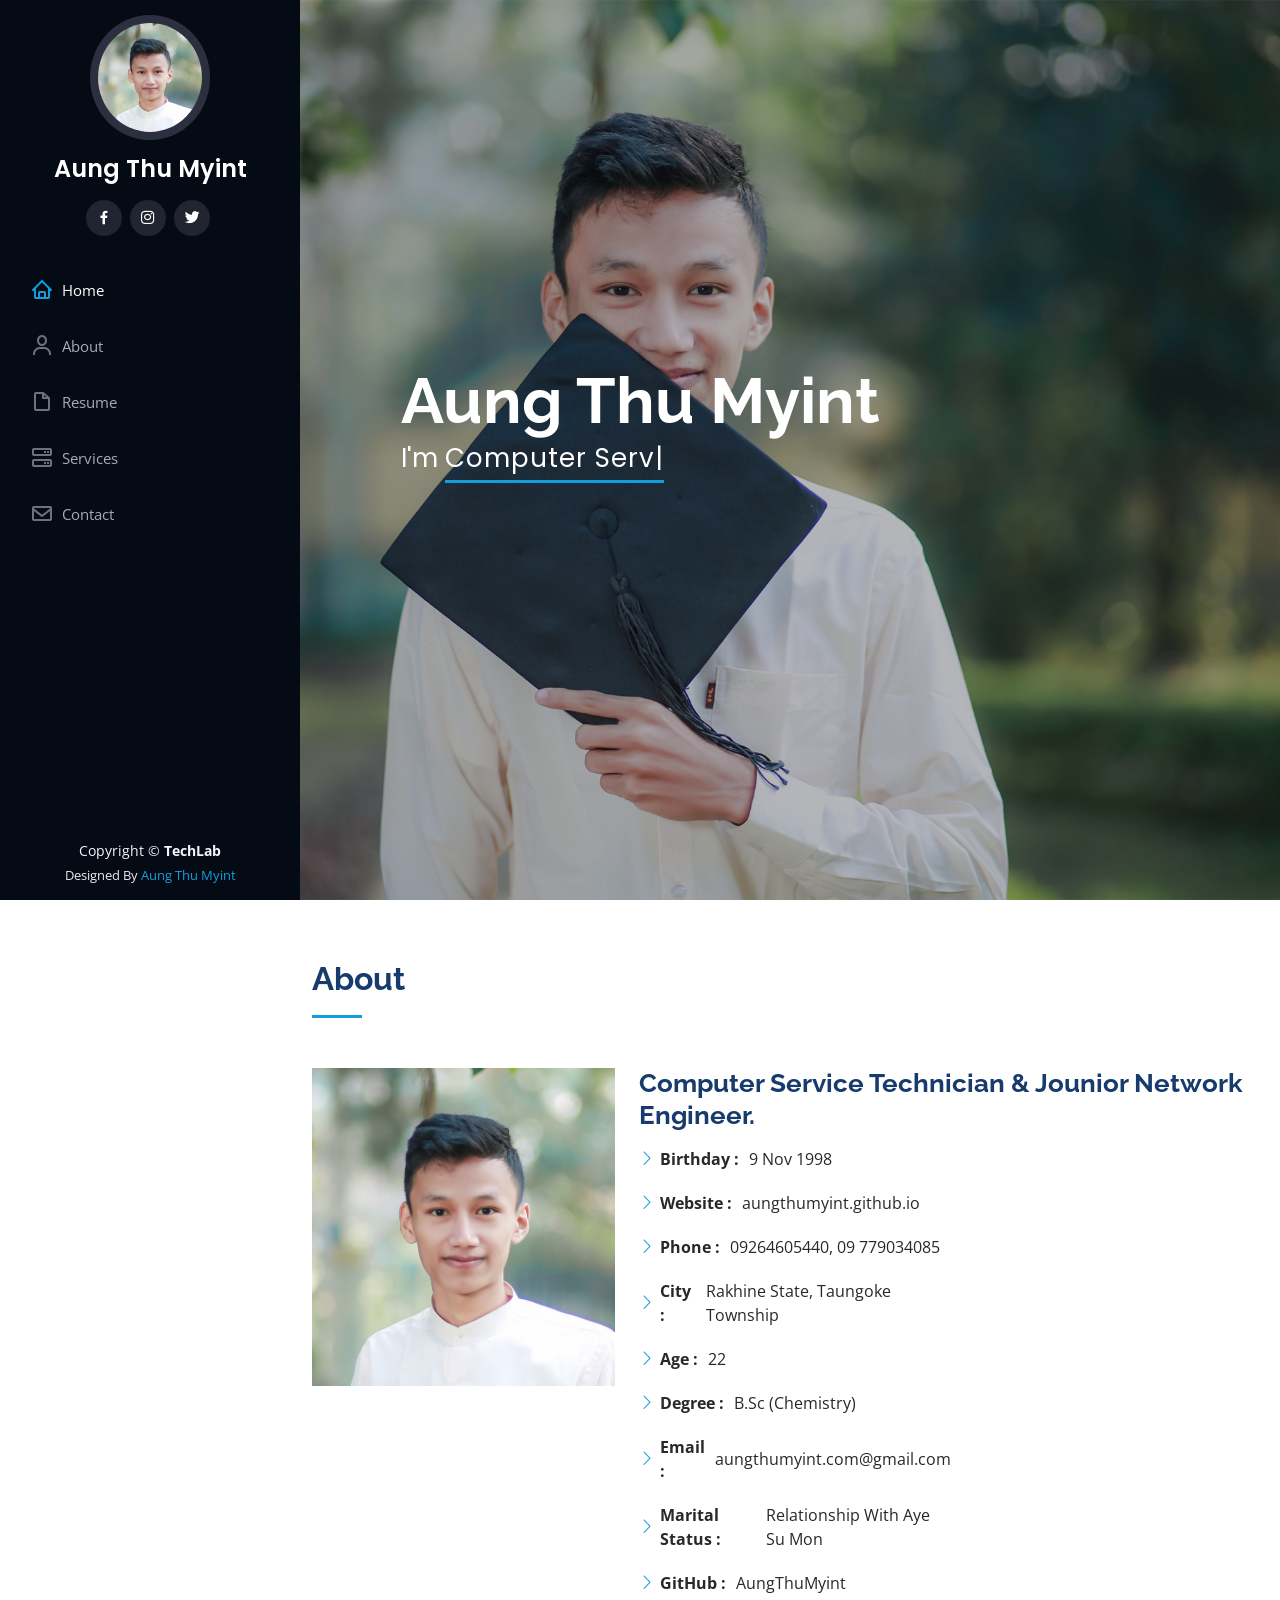
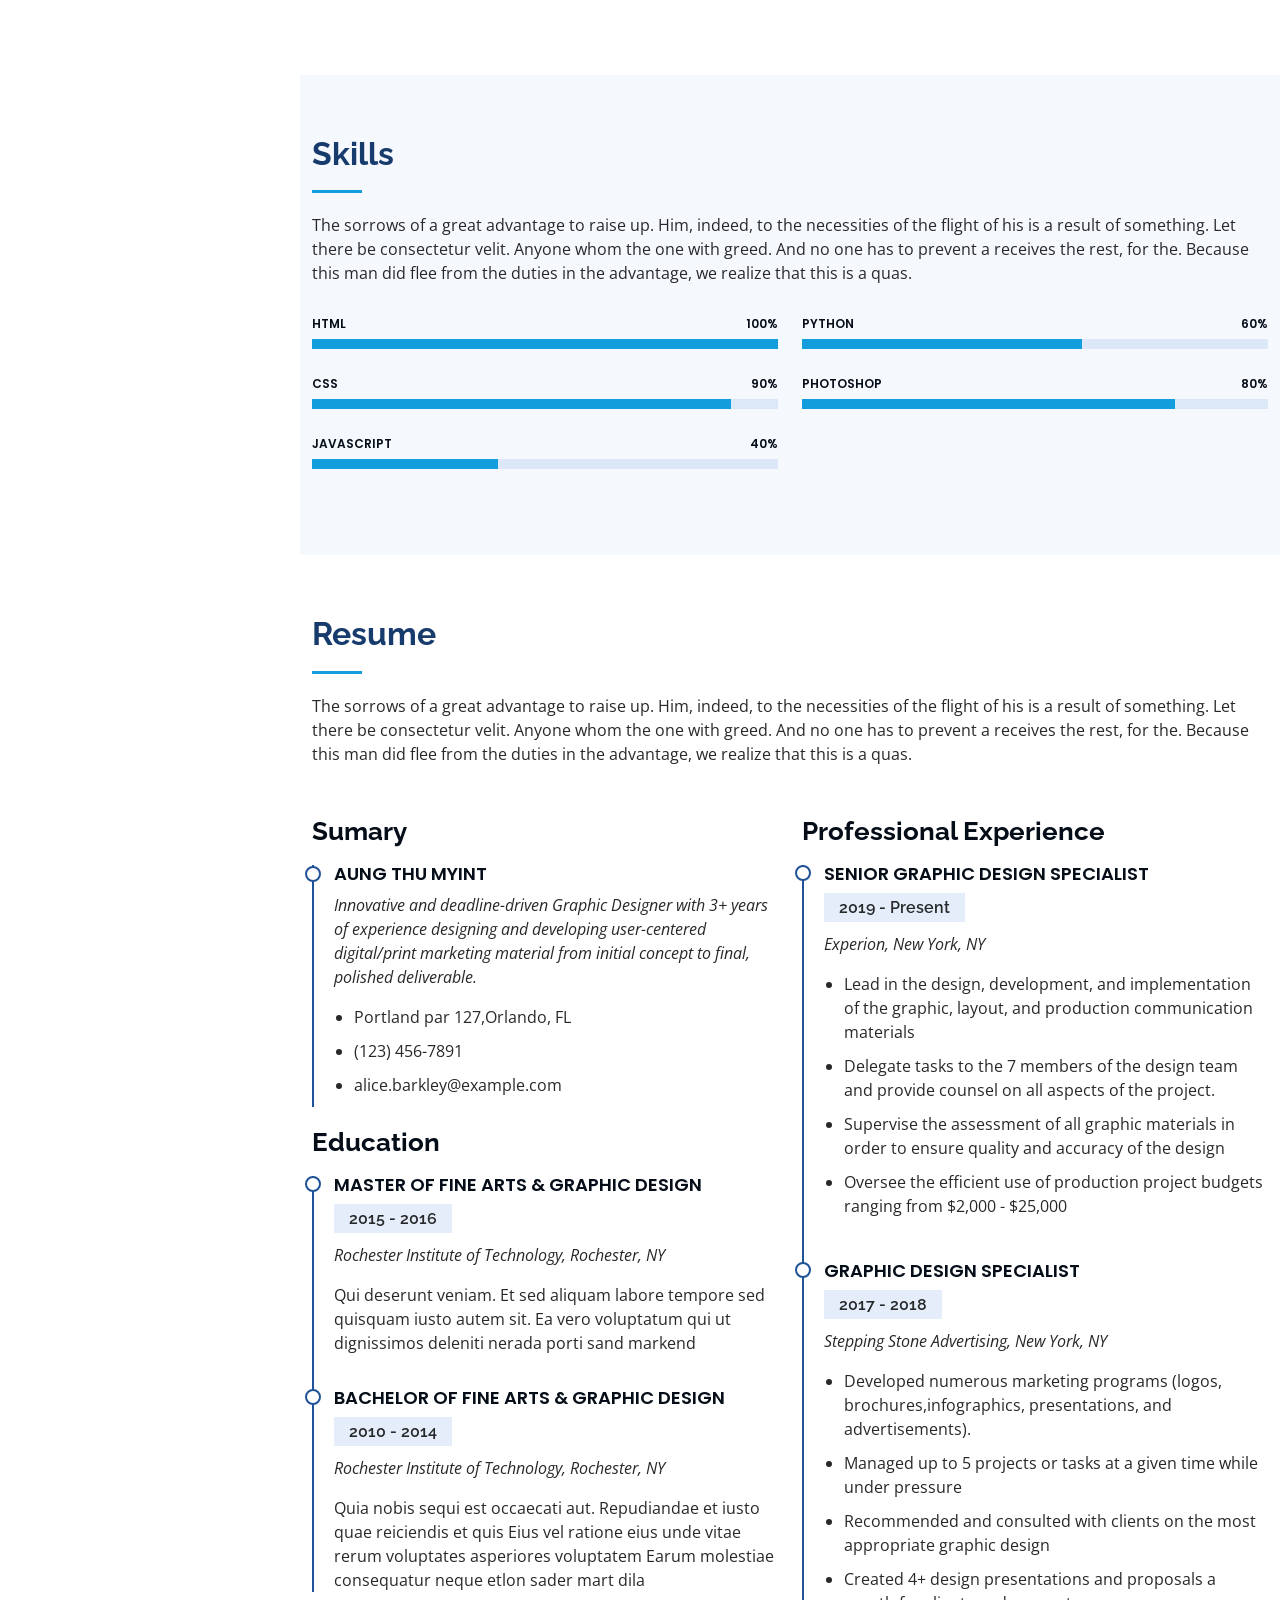
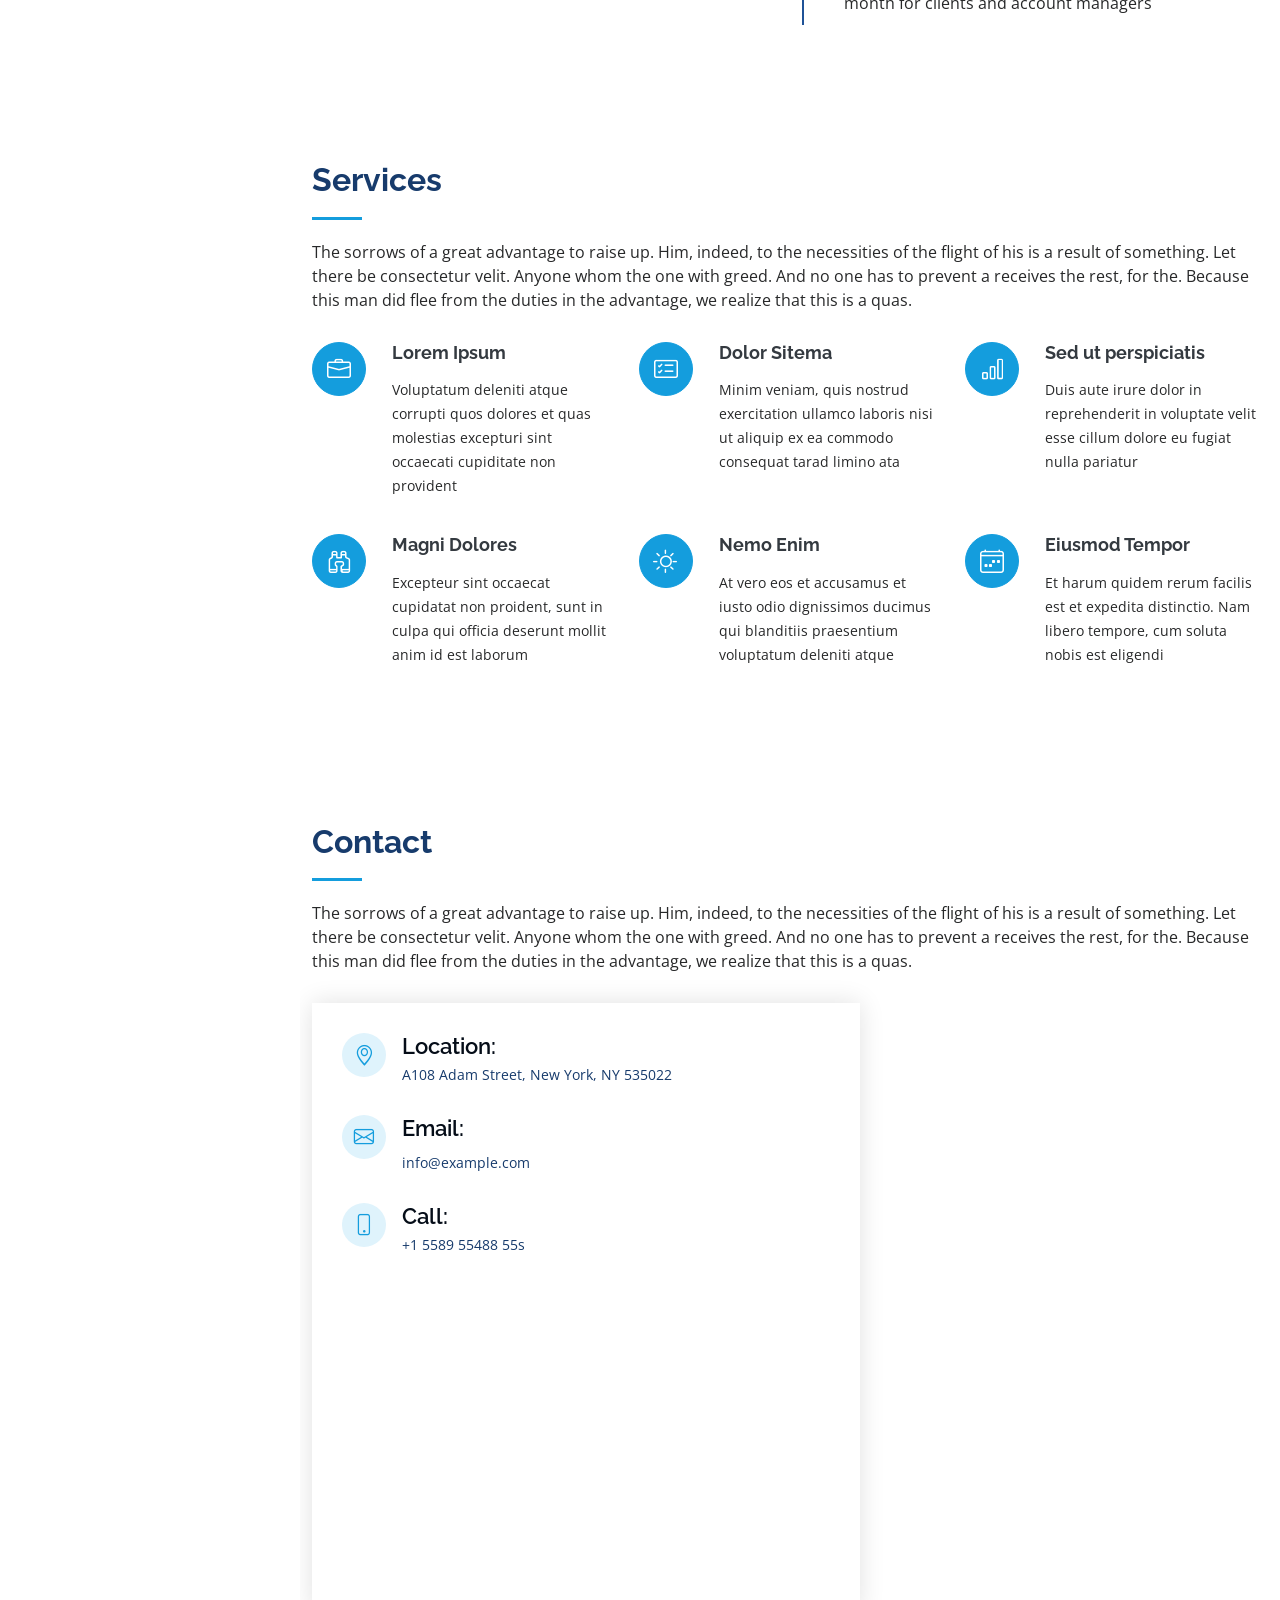
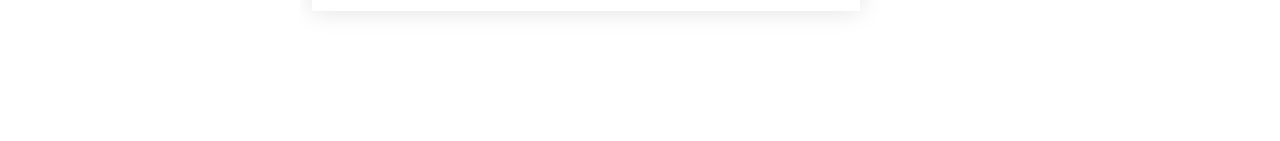
==== index.html @ d86938ea "Update" ====
<!DOCTYPE html>
<html lang="en">

<head>
  <meta charset="utf-8">
  <meta content="width=device-width, initial-scale=1.0" name="viewport">

  <title>About Me</title>
  <meta content="" name="description">
  <meta content="" name="keywords">

  <!-- Favicons -->
  <link href="assets/img/favicon.ico" rel="icon">
  <link href="assets/img/techlab.ico" rel="apple-touch-icon">

  <!-- Google Fonts -->
  <link href="https://fonts.googleapis.com/css?family=Open+Sans:300,300i,400,400i,600,600i,700,700i|Raleway:300,300i,400,400i,500,500i,600,600i,700,700i|Poppins:300,300i,400,400i,500,500i,600,600i,700,700i" rel="stylesheet">

  <!-- Vendor CSS Files -->
  <link href="assets/vendor/aos/aos.css" rel="stylesheet">
  <link href="assets/vendor/bootstrap/css/bootstrap.min.css" rel="stylesheet">
  <link href="assets/vendor/bootstrap-icons/bootstrap-icons.css" rel="stylesheet">
  <link href="assets/vendor/boxicons/css/boxicons.min.css" rel="stylesheet">
  <link href="assets/vendor/glightbox/css/glightbox.min.css" rel="stylesheet">
  <link href="assets/vendor/swiper/swiper-bundle.min.css" rel="stylesheet">

  <!-- Template Main CSS File -->
  <link href="assets/css/style.css" rel="stylesheet">

</head>

<body>

  <!-- ======= Mobile nav toggle button ======= -->
  <i class="bi bi-list mobile-nav-toggle d-xl-none"></i>

  <!-- ======= Header ======= -->
  <header id="header">
    <div class="d-flex flex-column">

      <div class="profile">
        <img src="assets/img/AungThuMyint.jpg" alt="" class="img-fluid rounded-circle">
        <h1 class="text-light"><a href="index.html">Aung Thu Myint</a></h1>
        <div class="social-links mt-3 text-center">
          <a href="https://www.facebook.com/techlab.myanmar" class="facebook"><i class="bx bxl-facebook"></i></a>
          <a href="https://www.instagram.com/aungthumyint.mm" class="instagram"><i class="bx bxl-instagram"></i></a>
          <a href="https://twitter.com/aungthumyint_mm" class="twitter"><i class="bx bxl-twitter"></i></a>
        </div>
      </div>

      <nav id="navbar" class="nav-menu navbar">
        <ul>
          <li><a href="#hero" class="nav-link scrollto active"><i class="bx bx-home"></i> <span>Home</span></a></li>
          <li><a href="#about" class="nav-link scrollto"><i class="bx bx-user"></i> <span>About</span></a></li>
          <li><a href="#resume" class="nav-link scrollto"><i class="bx bx-file-blank"></i> <span>Resume</span></a></li>
          <li><a href="#services" class="nav-link scrollto"><i class="bx bx-server"></i> <span>Services</span></a></li>
          <li><a href="#contact" class="nav-link scrollto"><i class="bx bx-envelope"></i> <span>Contact</span></a></li>
        </ul>
      </nav><!-- .nav-menu -->
    </div>
  </header><!-- End Header -->

  <!-- ======= Hero Section ======= -->
  <section id="hero" class="d-flex flex-column justify-content-center align-items-center">
    <div class="hero-container" data-aos="fade-in">
      <h1>Aung Thu Myint</h1>
      <p>I'm <span class="typed" data-typed-items="Computer Service Technician, Junior Network Engineer, Freelancer,"></span></p>
    </div>
  </section><!-- End Hero -->

  <main id="main">

    <!-- ======= About Section ======= -->
    <section id="about" class="about">
      <div class="container">

        <div class="section-title">
          <h2>About</h2>
          <p></p>
        </div>

        <div class="row">
          <div class="col-lg-4" data-aos="fade-right">
            <img src="assets/img/AungThuMyint.jpg" class="img-fluid" alt="">
          </div>
          <div class="col-lg-8 pt-4 pt-lg-0 content" data-aos="fade-left">
            <h3>Computer Service Technician &amp; Jounior Network Engineer.</h3>
            <p class="font-italic">
            </p>
            <div class="row">
              <div class="col-lg-6">
                <ul>
                  <li><i class="bi bi-chevron-right"></i> <strong>Birthday :</strong> <span>9 Nov 1998</span></li>
                  <li><i class="bi bi-chevron-right"></i> <strong>Website :</strong> <span>aungthumyint.github.io</span></li>
                  <li><i class="bi bi-chevron-right"></i> <strong>Phone :</strong> <span>09264605440, 09 779034085</span></li>
                  <li><i class="bi bi-chevron-right"></i> <strong>City :</strong> <span>Rakhine State, Taungoke Township</span></li>
                  <li><i class="bi bi-chevron-right"></i> <strong>Age :</strong> <span>22</span></li>
                  <li><i class="bi bi-chevron-right"></i> <strong>Degree :</strong> <span>B.Sc (Chemistry)</span></li>
                  <li><i class="bi bi-chevron-right"></i> <strong>Email :</strong> <span>aungthumyint.com@gmail.com</span></li>
                  <li><i class="bi bi-chevron-right"></i> <strong>Marital Status :</strong> <span>Relationship With Aye Su Mon</span></li>
                  <li><i class="bi bi-chevron-right"></i> <strong>GitHub :</strong> <span>AungThuMyint</span></li>
                </ul>
              </div>
            </div>
          </div>
        </div>

      </div>
    </section><!-- End About Section -->

    <!-- ======= Facts Section =======
    <section id="facts" class="facts">
      <div class="container">

        <div class="section-title">
          <h2>Facts</h2>
          <p>Magnam dolores commodi suscipit. Necessitatibus eius consequatur ex aliquid fuga eum quidem. Sit sint consectetur velit. Quisquam quos quisquam cupiditate. Et nemo qui impedit suscipit alias ea. Quia fugiat sit in iste officiis commodi quidem hic quas.</p>
        </div>

        <div class="row no-gutters">

          <div class="col-lg-3 col-md-6 d-md-flex align-items-md-stretch" data-aos="fade-up">
            <div class="count-box">
              <i class="bi bi-emoji-smile"></i>
              <span data-purecounter-start="0" data-purecounter-end="232" data-purecounter-duration="1" class="purecounter"></span>
              <p><strong>Happy Clients</strong> consequuntur quae</p>
            </div>
          </div>

          <div class="col-lg-3 col-md-6 d-md-flex align-items-md-stretch" data-aos="fade-up" data-aos-delay="100">
            <div class="count-box">
              <i class="bi bi-journal-richtext"></i>
              <span data-purecounter-start="0" data-purecounter-end="521" data-purecounter-duration="1" class="purecounter"></span>
              <p><strong>Projects</strong> adipisci atque cum quia aut</p>
            </div>
          </div>

          <div class="col-lg-3 col-md-6 d-md-flex align-items-md-stretch" data-aos="fade-up" data-aos-delay="200">
            <div class="count-box">
              <i class="bi bi-headset"></i>
              <span data-purecounter-start="0" data-purecounter-end="1453" data-purecounter-duration="1" class="purecounter"></span>
              <p><strong>Hours Of Support</strong> aut commodi quaerat</p>
            </div>
          </div>

          <div class="col-lg-3 col-md-6 d-md-flex align-items-md-stretch" data-aos="fade-up" data-aos-delay="300">
            <div class="count-box">
              <i class="bi bi-people"></i>
              <span data-purecounter-start="0" data-purecounter-end="32" data-purecounter-duration="1" class="purecounter"></span>
              <p><strong>Hard Workers</strong> rerum asperiores dolor</p>
            </div>
          </div>

        </div>

      </div>-->

    <!-- ======= Skills Section ======= -->
    <section id="skills" class="skills section-bg">
      <div class="container">

        <div class="section-title">
          <h2>Skills</h2>
          <p>The sorrows of a great advantage to raise up. Him, indeed, to the necessities of the flight of his is a result of something. Let there be consectetur velit. Anyone whom the one with greed. And no one has to prevent a receives the rest, for the. Because this man did flee from the duties in the advantage, we realize that this is a quas.</p>
        </div>

        <div class="row skills-content">

          <div class="col-lg-6" data-aos="fade-up">

            <div class="progress">
              <span class="skill">HTML <i class="val">100%</i></span>
              <div class="progress-bar-wrap">
                <div class="progress-bar" role="progressbar" aria-valuenow="100" aria-valuemin="0" aria-valuemax="100"></div>
              </div>
            </div>

            <div class="progress">
              <span class="skill">CSS <i class="val">90%</i></span>
              <div class="progress-bar-wrap">
                <div class="progress-bar" role="progressbar" aria-valuenow="90" aria-valuemin="0" aria-valuemax="100"></div>
              </div>
            </div>

            <div class="progress">
              <span class="skill">JavaScript <i class="val">40%</i></span>
              <div class="progress-bar-wrap">
                <div class="progress-bar" role="progressbar" aria-valuenow="40" aria-valuemin="0" aria-valuemax="100"></div>
              </div>
            </div>

          </div>

          <div class="col-lg-6" data-aos="fade-up" data-aos-delay="100">

            <div class="progress">
              <span class="skill">Python <i class="val">60%</i></span>
              <div class="progress-bar-wrap">
                <div class="progress-bar" role="progressbar" aria-valuenow="60" aria-valuemin="0" aria-valuemax="100"></div>
              </div>
            </div>

            <div class="progress">
              <span class="skill">Photoshop <i class="val">80%</i></span>
              <div class="progress-bar-wrap">
                <div class="progress-bar" role="progressbar" aria-valuenow="80" aria-valuemin="0" aria-valuemax="100"></div>
              </div>
            </div>

          </div>

        </div>

      </div>
    </section><!-- End Skills Section -->

    <!-- ======= Resume Section ======= -->
    <section id="resume" class="resume">
      <div class="container">

        <div class="section-title">
          <h2>Resume</h2>
          <p>The sorrows of a great advantage to raise up. Him, indeed, to the necessities of the flight of his is a result of something. Let there be consectetur velit. Anyone whom the one with greed. And no one has to prevent a receives the rest, for the. Because this man did flee from the duties in the advantage, we realize that this is a quas.</p>
        </div>

        <div class="row">
          <div class="col-lg-6" data-aos="fade-up">
            <h3 class="resume-title">Sumary</h3>
            <div class="resume-item pb-0">
              <h4>Aung Thu Myint</h4>
              <p><em>Innovative and deadline-driven Graphic Designer with 3+ years of experience designing and developing user-centered digital/print marketing material from initial concept to final, polished deliverable.</em></p>
              <ul>
                <li>Portland par 127,Orlando, FL</li>
                <li>(123) 456-7891</li>
                <li>alice.barkley@example.com</li>
              </ul>
            </div>

            <h3 class="resume-title">Education</h3>
            <div class="resume-item">
              <h4>Master of Fine Arts &amp; Graphic Design</h4>
              <h5>2015 - 2016</h5>
              <p><em>Rochester Institute of Technology, Rochester, NY</em></p>
              <p>Qui deserunt veniam. Et sed aliquam labore tempore sed quisquam iusto autem sit. Ea vero voluptatum qui ut dignissimos deleniti nerada porti sand markend</p>
            </div>
            <div class="resume-item">
              <h4>Bachelor of Fine Arts &amp; Graphic Design</h4>
              <h5>2010 - 2014</h5>
              <p><em>Rochester Institute of Technology, Rochester, NY</em></p>
              <p>Quia nobis sequi est occaecati aut. Repudiandae et iusto quae reiciendis et quis Eius vel ratione eius unde vitae rerum voluptates asperiores voluptatem Earum molestiae consequatur neque etlon sader mart dila</p>
            </div>
          </div>
          <div class="col-lg-6" data-aos="fade-up" data-aos-delay="100">
            <h3 class="resume-title">Professional Experience</h3>
            <div class="resume-item">
              <h4>Senior graphic design specialist</h4>
              <h5>2019 - Present</h5>
              <p><em>Experion, New York, NY </em></p>
              <ul>
                <li>Lead in the design, development, and implementation of the graphic, layout, and production communication materials</li>
                <li>Delegate tasks to the 7 members of the design team and provide counsel on all aspects of the project. </li>
                <li>Supervise the assessment of all graphic materials in order to ensure quality and accuracy of the design</li>
                <li>Oversee the efficient use of production project budgets ranging from $2,000 - $25,000</li>
              </ul>
            </div>
            <div class="resume-item">
              <h4>Graphic design specialist</h4>
              <h5>2017 - 2018</h5>
              <p><em>Stepping Stone Advertising, New York, NY</em></p>
              <ul>
                <li>Developed numerous marketing programs (logos, brochures,infographics, presentations, and advertisements).</li>
                <li>Managed up to 5 projects or tasks at a given time while under pressure</li>
                <li>Recommended and consulted with clients on the most appropriate graphic design</li>
                <li>Created 4+ design presentations and proposals a month for clients and account managers</li>
              </ul>
            </div>
          </div>
        </div>

      </div>
    </section><!-- End Resume Section -->

    <!-- ======= Services Section ======= -->
    <section id="services" class="services">
      <div class="container">

        <div class="section-title">
          <h2>Services</h2>
          <p>The sorrows of a great advantage to raise up. Him, indeed, to the necessities of the flight of his is a result of something. Let there be consectetur velit. Anyone whom the one with greed. And no one has to prevent a receives the rest, for the. Because this man did flee from the duties in the advantage, we realize that this is a quas.</p>
        </div>

        <div class="row">
          <div class="col-lg-4 col-md-6 icon-box" data-aos="fade-up">
            <div class="icon"><i class="bi bi-briefcase"></i></div>
            <h4 class="title"><a href="">Lorem Ipsum</a></h4>
            <p class="description">Voluptatum deleniti atque corrupti quos dolores et quas molestias excepturi sint occaecati cupiditate non provident</p>
          </div>
          <div class="col-lg-4 col-md-6 icon-box" data-aos="fade-up" data-aos-delay="100">
            <div class="icon"><i class="bi bi-card-checklist"></i></div>
            <h4 class="title"><a href="">Dolor Sitema</a></h4>
            <p class="description">Minim veniam, quis nostrud exercitation ullamco laboris nisi ut aliquip ex ea commodo consequat tarad limino ata</p>
          </div>
          <div class="col-lg-4 col-md-6 icon-box" data-aos="fade-up" data-aos-delay="200">
            <div class="icon"><i class="bi bi-bar-chart"></i></div>
            <h4 class="title"><a href="">Sed ut perspiciatis</a></h4>
            <p class="description">Duis aute irure dolor in reprehenderit in voluptate velit esse cillum dolore eu fugiat nulla pariatur</p>
          </div>
          <div class="col-lg-4 col-md-6 icon-box" data-aos="fade-up" data-aos-delay="300">
            <div class="icon"><i class="bi bi-binoculars"></i></div>
            <h4 class="title"><a href="">Magni Dolores</a></h4>
            <p class="description">Excepteur sint occaecat cupidatat non proident, sunt in culpa qui officia deserunt mollit anim id est laborum</p>
          </div>
          <div class="col-lg-4 col-md-6 icon-box" data-aos="fade-up" data-aos-delay="400">
            <div class="icon"><i class="bi bi-brightness-high"></i></div>
            <h4 class="title"><a href="">Nemo Enim</a></h4>
            <p class="description">At vero eos et accusamus et iusto odio dignissimos ducimus qui blanditiis praesentium voluptatum deleniti atque</p>
          </div>
          <div class="col-lg-4 col-md-6 icon-box" data-aos="fade-up" data-aos-delay="500">
            <div class="icon"><i class="bi bi-calendar4-week"></i></div>
            <h4 class="title"><a href="">Eiusmod Tempor</a></h4>
            <p class="description">Et harum quidem rerum facilis est et expedita distinctio. Nam libero tempore, cum soluta nobis est eligendi</p>
          </div>
        </div>

      </div>
    </section><!-- End Services Section -->

    <!-- ======= Contact Section ======= -->
    <section id="contact" class="contact">
      <div class="container">

        <div class="section-title">
          <h2>Contact</h2>
          <p>The sorrows of a great advantage to raise up. Him, indeed, to the necessities of the flight of his is a result of something. Let there be consectetur velit. Anyone whom the one with greed. And no one has to prevent a receives the rest, for the. Because this man did flee from the duties in the advantage, we realize that this is a quas.</p>
        </div>

        <div class="row" data-aos="fade-in">

          <div class="col-lg-7 mt-5 mt-lg-0 d-flex align-items-stretch">
            <div class="info">
              <div class="address">
                <i class="bi bi-geo-alt"></i>
                <h4>Location:</h4>
                <p>A108 Adam Street, New York, NY 535022</p>
              </div>

              <div class="email">
                <i class="bi bi-envelope"></i>
                <h4>Email:</h4>
                <p>info@example.com</p>
              </div>

              <div class="phone">
                <i class="bi bi-phone"></i>
                <h4>Call:</h4>
                <p>+1 5589 55488 55s</p>
              </div>

              <iframe src="https://www.google.com/maps/embed?pb=!1m14!1m8!1m3!1d12097.433213460943!2d-74.0062269!3d40.7101282!3m2!1i1024!2i768!4f13.1!3m3!1m2!1s0x0%3A0xb89d1fe6bc499443!2sDowntown+Conference+Center!5e0!3m2!1smk!2sbg!4v1539943755621" frameborder="0" style="border:0; width: 100%; height: 290px;" allowfullscreen></iframe>
            </div>

          </div>


        </div>

      </div>
    </section><!-- End Contact Section -->

  </main><!-- End #main -->

  <!-- ======= Footer ======= -->
  <footer id="footer">
    <div class="container">
      <div class="copyright">
        Copyright &copy; <strong><span>TechLab</span></strong>
      </div>
      <div class="credits">
        Designed By <a href="#">Aung Thu Myint</a>
      </div>
    </div>
  </footer><!-- End  Footer -->

  <a href="#" class="back-to-top d-flex align-items-center justify-content-center"><i class="bi bi-arrow-up-short"></i></a>

  <!-- Vendor JS Files -->
  <script src="assets/vendor/aos/aos.js"></script>
  <script src="assets/vendor/bootstrap/js/bootstrap.bundle.min.js"></script>
  <script src="assets/vendor/glightbox/js/glightbox.min.js"></script>
  <script src="assets/vendor/isotope-layout/isotope.pkgd.min.js"></script>
  <script src="assets/vendor/php-email-form/validate.js"></script>
  <script src="assets/vendor/purecounter/purecounter.js"></script>
  <script src="assets/vendor/swiper/swiper-bundle.min.js"></script>
  <script src="assets/vendor/typed.js/typed.min.js"></script>
  <script src="assets/vendor/waypoints/noframework.waypoints.js"></script>

  <!-- Template Main JS File -->
  <script src="assets/js/main.js"></script>

</body>

</html>
---- assets/css/style.css ----
/**
* Template Name: iPortfolio - v3.0.1
* Template URL: https://bootstrapmade.com/iportfolio-bootstrap-portfolio-websites-template/
* Author: BootstrapMade.com
* License: https://bootstrapmade.com/license/
*/

/*--------------------------------------------------------------
# General
--------------------------------------------------------------*/
body {
  font-family: "Open Sans", sans-serif;
  color: #272829;
}

a {
  color: #149ddd;
  text-decoration: none;
}

a:hover {
  color: #37b3ed;
  text-decoration: none;
}

h1, h2, h3, h4, h5, h6 {
  font-family: "Raleway", sans-serif;
}

/*--------------------------------------------------------------
# Back to top button
--------------------------------------------------------------*/
.back-to-top {
  position: fixed;
  visibility: hidden;
  opacity: 0;
  right: 15px;
  bottom: 15px;
  z-index: 996;
  background: #149ddd;
  width: 40px;
  height: 40px;
  border-radius: 50px;
  transition: all 0.4s;
}

.back-to-top i {
  font-size: 28px;
  color: #fff;
  line-height: 0;
}

.back-to-top:hover {
  background: #2eafec;
  color: #fff;
}

.back-to-top.active {
  visibility: visible;
  opacity: 1;
}

/*--------------------------------------------------------------
# Header
--------------------------------------------------------------*/
#header {
  position: fixed;
  top: 0;
  left: 0;
  bottom: 0;
  width: 300px;
  transition: all ease-in-out 0.5s;
  z-index: 9997;
  transition: all 0.5s;
  padding: 0 15px;
  background: #040b14;
  overflow-y: auto;
}

#header .profile img {
  margin: 15px auto;
  display: block;
  width: 120px;
  border: 8px solid #2c2f3f;
}

#header .profile h1 {
  font-size: 24px;
  margin: 0;
  padding: 0;
  font-weight: 600;
  -moz-text-align-last: center;
  text-align-last: center;
  font-family: "Poppins", sans-serif;
}

#header .profile h1 a, #header .profile h1 a:hover {
  color: #fff;
  text-decoration: none;
}

#header .profile .social-links a {
  font-size: 18px;
  display: inline-block;
  background: #212431;
  color: #fff;
  line-height: 1;
  padding: 8px 0;
  margin-right: 4px;
  border-radius: 50%;
  text-align: center;
  width: 36px;
  height: 36px;
  transition: 0.3s;
}

#header .profile .social-links a:hover {
  background: #149ddd;
  color: #fff;
  text-decoration: none;
}

#main {
  margin-left: 300px;
}

@media (max-width: 1199px) {
  #header {
    left: -300px;
  }
  #main {
    margin-left: 0;
  }
}

/*--------------------------------------------------------------
# Navigation Menu
--------------------------------------------------------------*/
/* Desktop Navigation */
.nav-menu {
  padding: 30px 0 0 0;
}

.nav-menu * {
  margin: 0;
  padding: 0;
  list-style: none;
}

.nav-menu > ul > li {
  position: relative;
  white-space: nowrap;
}

.nav-menu a {
  display: flex;
  align-items: center;
  color: #a8a9b4;
  padding: 12px 15px;
  margin-bottom: 8px;
  transition: 0.3s;
  font-size: 15px;
}

.nav-menu a i {
  font-size: 24px;
  padding-right: 8px;
  color: #6f7180;
}

.nav-menu a:hover, .nav-menu .active, .nav-menu li:hover > a {
  text-decoration: none;
  color: #fff;
}

.nav-menu a:hover i, .nav-menu .active i, .nav-menu li:hover > a i {
  color: #149ddd;
}

/* Mobile Navigation */
.mobile-nav-toggle {
  position: fixed;
  right: 15px;
  top: 15px;
  z-index: 9998;
  border: 0;
  font-size: 24px;
  transition: all 0.4s;
  outline: none !important;
  background-color: #149ddd;
  color: #fff;
  width: 40px;
  height: 40px;
  display: inline-flex;
  align-items: center;
  justify-content: center;
  line-height: 0;
  border-radius: 50px;
  cursor: pointer;
}

.mobile-nav-active {
  overflow: hidden;
}

.mobile-nav-active #header {
  left: 0;
}

/*--------------------------------------------------------------
# Hero Section
--------------------------------------------------------------*/
#hero {
  width: 100%;
  height: 100vh;
  background: url("../img/hero-bg.jpg") top center;
  background-size: cover;
}

#hero:before {
  content: "";
  background: rgba(5, 13, 24, 0.3);
  position: absolute;
  bottom: 0;
  top: 0;
  left: 0;
  right: 0;
  z-index: 1;
}

#hero .hero-container {
  position: relative;
  z-index: 2;
  min-width: 300px;
}

#hero h1 {
  margin: 0 0 10px 0;
  font-size: 64px;
  font-weight: 700;
  line-height: 56px;
  color: #fff;
}

#hero p {
  color: #fff;
  margin-bottom: 50px;
  font-size: 26px;
  font-family: "Poppins", sans-serif;
}

#hero p span {
  color: #fff;
  padding-bottom: 4px;
  letter-spacing: 1px;
  border-bottom: 3px solid #149ddd;
}

@media (min-width: 1024px) {
  #hero {
    background-attachment: fixed;
  }
}

@media (max-width: 768px) {
  #hero h1 {
    font-size: 28px;
    line-height: 36px;
  }
  #hero h2 {
    font-size: 18px;
    line-height: 24px;
    margin-bottom: 30px;
  }
}

/*--------------------------------------------------------------
# Sections General
--------------------------------------------------------------*/
section {
  padding: 60px 0;
  overflow: hidden;
}

.section-bg {
  background: #f5f8fd;
}

.section-title {
  padding-bottom: 30px;
}

.section-title h2 {
  font-size: 32px;
  font-weight: bold;
  margin-bottom: 20px;
  padding-bottom: 20px;
  position: relative;
  color: #173b6c;
}

.section-title h2::after {
  content: '';
  position: absolute;
  display: block;
  width: 50px;
  height: 3px;
  background: #149ddd;
  bottom: 0;
  left: 0;
}

.section-title p {
  margin-bottom: 0;
}

/*--------------------------------------------------------------
# About
--------------------------------------------------------------*/
.about .content h3 {
  font-weight: 700;
  font-size: 26px;
  color: #173b6c;
}

.about .content ul {
  list-style: none;
  padding: 0;
}

.about .content ul li {
  margin-bottom: 20px;
  display: flex;
  align-items: center;
}

.about .content ul strong {
  margin-right: 10px;
}

.about .content ul i {
  font-size: 16px;
  margin-right: 5px;
  color: #149ddd;
  line-height: 0;
}

.about .content p:last-child {
  margin-bottom: 0;
}

/*--------------------------------------------------------------
# Facts
--------------------------------------------------------------*/
.facts {
  padding-bottom: 30px;
}

.facts .count-box {
  padding: 30px;
  width: 100%;
}

.facts .count-box i {
  display: block;
  font-size: 44px;
  color: #149ddd;
  float: left;
  line-height: 0;
}

.facts .count-box span {
  font-size: 48px;
  line-height: 40px;
  display: block;
  font-weight: 700;
  color: #050d18;
  margin-left: 60px;
}

.facts .count-box p {
  padding: 15px 0 0 0;
  margin: 0 0 0 60px;
  font-family: "Raleway", sans-serif;
  font-size: 14px;
  color: #122f57;
}

.facts .count-box a {
  font-weight: 600;
  display: block;
  margin-top: 20px;
  color: #122f57;
  font-size: 15px;
  font-family: "Poppins", sans-serif;
  transition: ease-in-out 0.3s;
}

.facts .count-box a:hover {
  color: #1f5297;
}

/*--------------------------------------------------------------
# Akills
--------------------------------------------------------------*/
.skills .progress {
  height: 60px;
  display: block;
  background: none;
  border-radius: 0;
}

.skills .progress .skill {
  padding: 0;
  margin: 0 0 6px 0;
  text-transform: uppercase;
  display: block;
  font-weight: 600;
  font-family: "Poppins", sans-serif;
  color: #050d18;
}

.skills .progress .skill .val {
  float: right;
  font-style: normal;
}

.skills .progress-bar-wrap {
  background: #dce8f8;
  height: 10px;
}

.skills .progress-bar {
  width: 1px;
  height: 10px;
  transition: .9s;
  background-color: #149ddd;
}

/*--------------------------------------------------------------
# Resume
--------------------------------------------------------------*/
.resume .resume-title {
  font-size: 26px;
  font-weight: 700;
  margin-top: 20px;
  margin-bottom: 20px;
  color: #050d18;
}

.resume .resume-item {
  padding: 0 0 20px 20px;
  margin-top: -2px;
  border-left: 2px solid #1f5297;
  position: relative;
}

.resume .resume-item h4 {
  line-height: 18px;
  font-size: 18px;
  font-weight: 600;
  text-transform: uppercase;
  font-family: "Poppins", sans-serif;
  color: #050d18;
  margin-bottom: 10px;
}

.resume .resume-item h5 {
  font-size: 16px;
  background: #e4edf9;
  padding: 5px 15px;
  display: inline-block;
  font-weight: 600;
  margin-bottom: 10px;
}

.resume .resume-item ul {
  padding-left: 20px;
}

.resume .resume-item ul li {
  padding-bottom: 10px;
}

.resume .resume-item:last-child {
  padding-bottom: 0;
}

.resume .resume-item::before {
  content: "";
  position: absolute;
  width: 16px;
  height: 16px;
  border-radius: 50px;
  left: -9px;
  top: 0;
  background: #fff;
  border: 2px solid #1f5297;
}

/*--------------------------------------------------------------
# Portfolio
--------------------------------------------------------------*/
.portfolio .portfolio-item {
  margin-bottom: 30px;
}

.portfolio #portfolio-flters {
  padding: 0;
  margin: 0 auto 35px auto;
  list-style: none;
  text-align: center;
  background: #fff;
  border-radius: 50px;
  padding: 2px 15px;
}

.portfolio #portfolio-flters li {
  cursor: pointer;
  display: inline-block;
  padding: 10px 15px 8px 15px;
  font-size: 14px;
  font-weight: 600;
  line-height: 1;
  text-transform: uppercase;
  color: #272829;
  margin-bottom: 5px;
  transition: all 0.3s ease-in-out;
}

.portfolio #portfolio-flters li:hover, .portfolio #portfolio-flters li.filter-active {
  color: #149ddd;
}

.portfolio #portfolio-flters li:last-child {
  margin-right: 0;
}

.portfolio .portfolio-wrap {
  transition: 0.3s;
  position: relative;
  overflow: hidden;
  z-index: 1;
}

.portfolio .portfolio-wrap::before {
  content: "";
  background: rgba(255, 255, 255, 0.5);
  position: absolute;
  left: 0;
  right: 0;
  top: 0;
  bottom: 0;
  transition: all ease-in-out 0.3s;
  z-index: 2;
  opacity: 0;
}

.portfolio .portfolio-wrap .portfolio-links {
  opacity: 1;
  left: 0;
  right: 0;
  bottom: -60px;
  z-index: 3;
  position: absolute;
  transition: all ease-in-out 0.3s;
  display: flex;
  justify-content: center;
}

.portfolio .portfolio-wrap .portfolio-links a {
  color: #fff;
  font-size: 28px;
  text-align: center;
  background: rgba(20, 157, 221, 0.75);
  transition: 0.3s;
  width: 50%;
}

.portfolio .portfolio-wrap .portfolio-links a:hover {
  background: rgba(20, 157, 221, 0.95);
}

.portfolio .portfolio-wrap .portfolio-links a + a {
  border-left: 1px solid #37b3ed;
}

.portfolio .portfolio-wrap:hover::before {
  top: 0;
  left: 0;
  right: 0;
  bottom: 0;
  opacity: 1;
}

.portfolio .portfolio-wrap:hover .portfolio-links {
  opacity: 1;
  bottom: 0;
}

/*--------------------------------------------------------------
# Portfolio Details
--------------------------------------------------------------*/
.portfolio-details {
  padding-top: 40px;
}

.portfolio-details .portfolio-details-slider img {
  width: 100%;
}

.portfolio-details .portfolio-details-slider .swiper-pagination {
  margin-top: 20px;
  position: relative;
}

.portfolio-details .portfolio-details-slider .swiper-pagination .swiper-pagination-bullet {
  width: 12px;
  height: 12px;
  background-color: #fff;
  opacity: 1;
  border: 1px solid #149ddd;
}

.portfolio-details .portfolio-details-slider .swiper-pagination .swiper-pagination-bullet-active {
  background-color: #149ddd;
}

.portfolio-details .portfolio-info {
  padding: 30px;
  box-shadow: 0px 0 30px rgba(5, 13, 24, 0.08);
}

.portfolio-details .portfolio-info h3 {
  font-size: 22px;
  font-weight: 700;
  margin-bottom: 20px;
  padding-bottom: 20px;
  border-bottom: 1px solid #eee;
}

.portfolio-details .portfolio-info ul {
  list-style: none;
  padding: 0;
  font-size: 15px;
}

.portfolio-details .portfolio-info ul li + li {
  margin-top: 10px;
}

.portfolio-details .portfolio-description {
  padding-top: 30px;
}

.portfolio-details .portfolio-description h2 {
  font-size: 26px;
  font-weight: 700;
  margin-bottom: 20px;
}

.portfolio-details .portfolio-description p {
  padding: 0;
}

/*--------------------------------------------------------------
# Services
--------------------------------------------------------------*/
.services .icon-box {
  margin-bottom: 20px;
}

.services .icon {
  float: left;
  display: flex;
  align-items: center;
  justify-content: center;
  width: 54px;
  height: 54px;
  background: #149ddd;
  border-radius: 50%;
  transition: 0.5s;
  border: 1px solid #149ddd;
}

.services .icon i {
  color: #fff;
  font-size: 24px;
  line-height: 0;
}

.services .icon-box:hover .icon {
  background: #fff;
}

.services .icon-box:hover .icon i {
  color: #149ddd;
}

.services .title {
  margin-left: 80px;
  font-weight: 700;
  margin-bottom: 15px;
  font-size: 18px;
}

.services .title a {
  color: #343a40;
}

.services .title a:hover {
  color: #149ddd;
}

.services .description {
  margin-left: 80px;
  line-height: 24px;
  font-size: 14px;
}

/*--------------------------------------------------------------
# Testimonials
--------------------------------------------------------------*/
.testimonials .testimonial-item {
  box-sizing: content-box;
  text-align: center;
  min-height: 320px;
}

.testimonials .testimonial-item .testimonial-img {
  width: 90px;
  border-radius: 50%;
  margin: 0 auto;
}

.testimonials .testimonial-item h3 {
  font-size: 18px;
  font-weight: bold;
  margin: 10px 0 5px 0;
  color: #111;
}

.testimonials .testimonial-item h4 {
  font-size: 14px;
  color: #999;
  margin: 0;
}

.testimonials .testimonial-item .quote-icon-left, .testimonials .testimonial-item .quote-icon-right {
  color: #c3e8fa;
  font-size: 26px;
}

.testimonials .testimonial-item .quote-icon-left {
  display: inline-block;
  left: -5px;
  position: relative;
}

.testimonials .testimonial-item .quote-icon-right {
  display: inline-block;
  right: -5px;
  position: relative;
  top: 10px;
}

.testimonials .testimonial-item p {
  font-style: italic;
  margin: 0 15px 15px 15px;
  padding: 20px;
  background: #fff;
  position: relative;
  margin-bottom: 35px;
  border-radius: 6px;
  box-shadow: 0px 2px 15px rgba(0, 0, 0, 0.1);
}

.testimonials .testimonial-item p::after {
  content: "";
  width: 0;
  height: 0;
  border-top: 20px solid #fff;
  border-right: 20px solid transparent;
  border-left: 20px solid transparent;
  position: absolute;
  bottom: -20px;
  left: calc(50% - 20px);
}

.testimonials .swiper-pagination {
  margin-top: 20px;
  position: relative;
}

.testimonials .swiper-pagination .swiper-pagination-bullet {
  width: 12px;
  height: 12px;
  background-color: #fff;
  opacity: 1;
  border: 1px solid #149ddd;
}

.testimonials .swiper-pagination .swiper-pagination-bullet-active {
  background-color: #149ddd;
}

/*--------------------------------------------------------------
# Contact
--------------------------------------------------------------*/
.contact {
  padding-bottom: 130px;
}

.contact .info {
  padding: 30px;
  background: #fff;
  width: 100%;
  box-shadow: 0 0 24px 0 rgba(0, 0, 0, 0.12);
}

.contact .info i {
  font-size: 20px;
  color: #149ddd;
  float: left;
  width: 44px;
  height: 44px;
  background: #dff3fc;
  display: flex;
  justify-content: center;
  align-items: center;
  border-radius: 50px;
  transition: all 0.3s ease-in-out;
}

.contact .info h4 {
  padding: 0 0 0 60px;
  font-size: 22px;
  font-weight: 600;
  margin-bottom: 5px;
  color: #050d18;
}

.contact .info p {
  padding: 0 0 10px 60px;
  margin-bottom: 20px;
  font-size: 14px;
  color: #173b6c;
}

.contact .info .email p {
  padding-top: 5px;
}

.contact .info .social-links {
  padding-left: 60px;
}

.contact .info .social-links a {
  font-size: 18px;
  display: inline-block;
  background: #333;
  color: #fff;
  line-height: 1;
  padding: 8px 0;
  border-radius: 50%;
  text-align: center;
  width: 36px;
  height: 36px;
  transition: 0.3s;
  margin-right: 10px;
}

.contact .info .social-links a:hover {
  background: #149ddd;
  color: #fff;
}

.contact .info .email:hover i, .contact .info .address:hover i, .contact .info .phone:hover i {
  background: #149ddd;
  color: #fff;
}

.contact .php-email-form {
  width: 100%;
  padding: 30px;
  background: #fff;
  box-shadow: 0 0 24px 0 rgba(0, 0, 0, 0.12);
}

.contact .php-email-form .form-group {
  padding-bottom: 8px;
}

.contact .php-email-form .validate {
  display: none;
  color: red;
  margin: 0 0 15px 0;
  font-weight: 400;
  font-size: 13px;
}

.contact .php-email-form .error-message {
  display: none;
  color: #fff;
  background: #ed3c0d;
  text-align: left;
  padding: 15px;
  font-weight: 600;
}

.contact .php-email-form .error-message br + br {
  margin-top: 25px;
}

.contact .php-email-form .sent-message {
  display: none;
  color: #fff;
  background: #18d26e;
  text-align: center;
  padding: 15px;
  font-weight: 600;
}

.contact .php-email-form .loading {
  display: none;
  background: #fff;
  text-align: center;
  padding: 15px;
}

.contact .php-email-form .loading:before {
  content: "";
  display: inline-block;
  border-radius: 50%;
  width: 24px;
  height: 24px;
  margin: 0 10px -6px 0;
  border: 3px solid #18d26e;
  border-top-color: #eee;
  -webkit-animation: animate-loading 1s linear infinite;
  animation: animate-loading 1s linear infinite;
}

.contact .php-email-form .form-group {
  margin-bottom: 15px;
}

.contact .php-email-form label {
  padding-bottom: 8px;
}

.contact .php-email-form input, .contact .php-email-form textarea {
  border-radius: 0;
  box-shadow: none;
  font-size: 14px;
}

.contact .php-email-form input {
  height: 44px;
}

.contact .php-email-form textarea {
  padding: 10px 15px;
}

.contact .php-email-form button[type="submit"] {
  background: #149ddd;
  border: 0;
  padding: 10px 24px;
  color: #fff;
  transition: 0.4s;
  border-radius: 4px;
}

.contact .php-email-form button[type="submit"]:hover {
  background: #37b3ed;
}

@-webkit-keyframes animate-loading {
  0% {
    transform: rotate(0deg);
  }
  100% {
    transform: rotate(360deg);
  }
}

@keyframes animate-loading {
  0% {
    transform: rotate(0deg);
  }
  100% {
    transform: rotate(360deg);
  }
}

/*--------------------------------------------------------------
# Breadcrumbs
--------------------------------------------------------------*/
.breadcrumbs {
  padding: 20px 0;
  background: #f9f9f9;
}

.breadcrumbs h2 {
  font-size: 26px;
  font-weight: 300;
}

.breadcrumbs ol {
  display: flex;
  flex-wrap: wrap;
  list-style: none;
  padding: 0;
  margin: 0;
  font-size: 15px;
}

.breadcrumbs ol li + li {
  padding-left: 10px;
}

.breadcrumbs ol li + li::before {
  display: inline-block;
  padding-right: 10px;
  color: #0e2442;
  content: "/";
}

@media (max-width: 768px) {
  .breadcrumbs .d-flex {
    display: block !important;
  }
  .breadcrumbs ol {
    display: block;
  }
  .breadcrumbs ol li {
    display: inline-block;
  }
}

/*--------------------------------------------------------------
# Footer
--------------------------------------------------------------*/
#footer {
  padding: 15px;
  color: #f4f6fd;
  font-size: 14px;
  position: fixed;
  left: 0;
  bottom: 0;
  width: 300px;
  z-index: 9999;
  background: #040b14;
}

#footer .copyright {
  text-align: center;
}

#footer .credits {
  padding-top: 5px;
  text-align: center;
  font-size: 13px;
  color: #eaebf0;
}

@media (max-width: 1199px) {
  #footer {
    position: static;
    width: auto;
    padding-right: 20px 15px;
  }
}
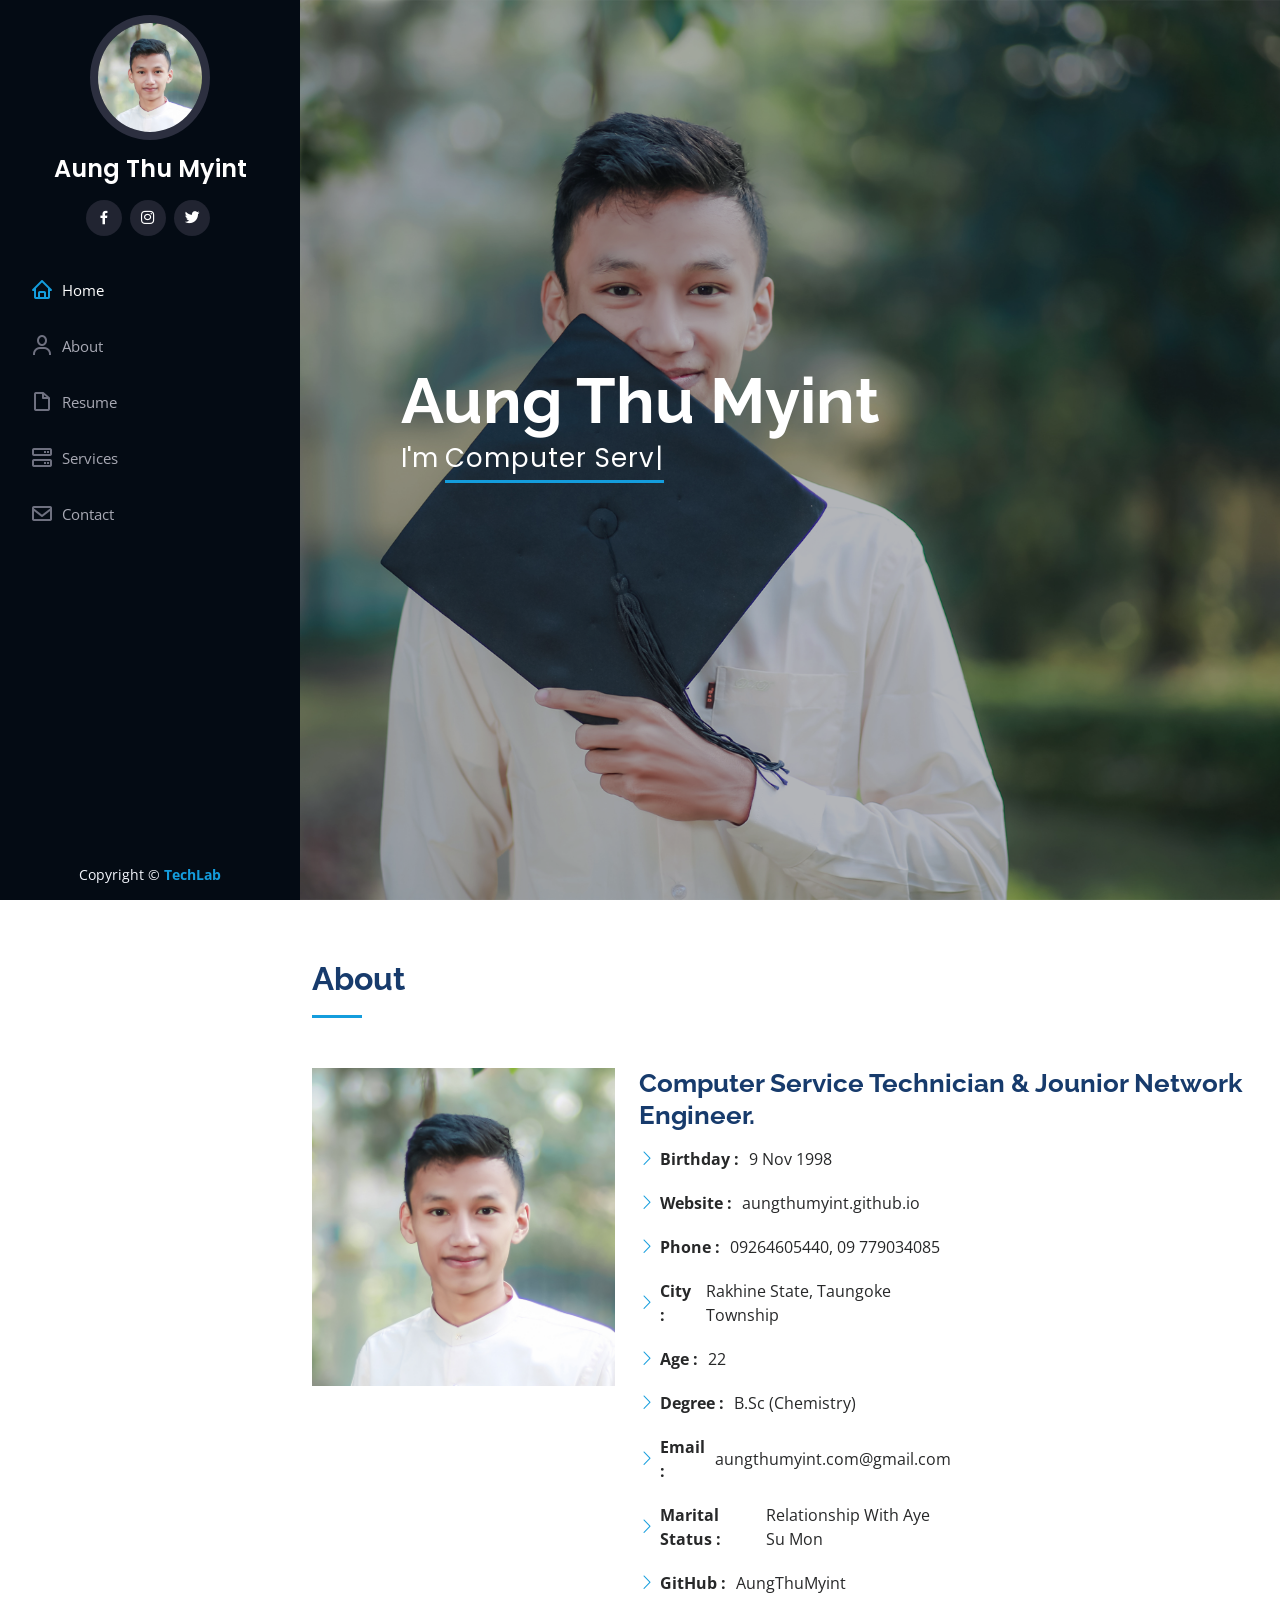
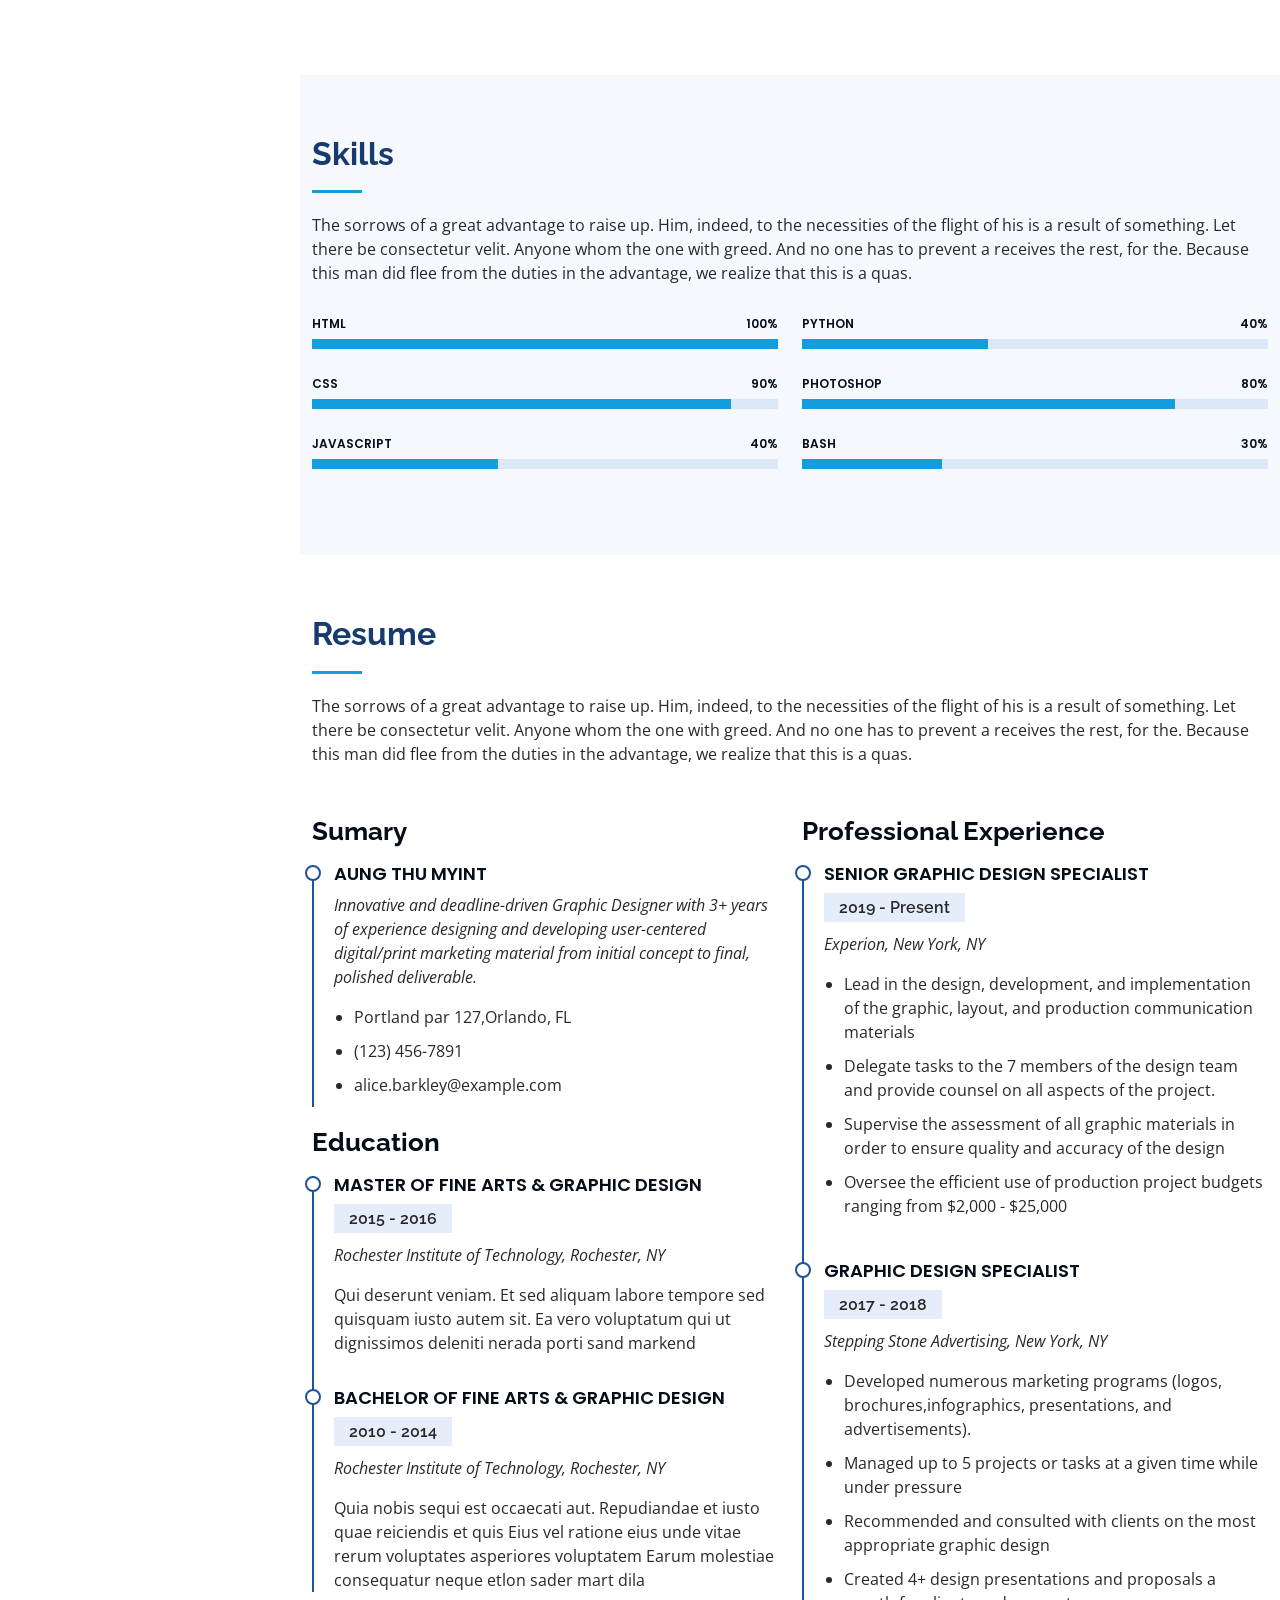
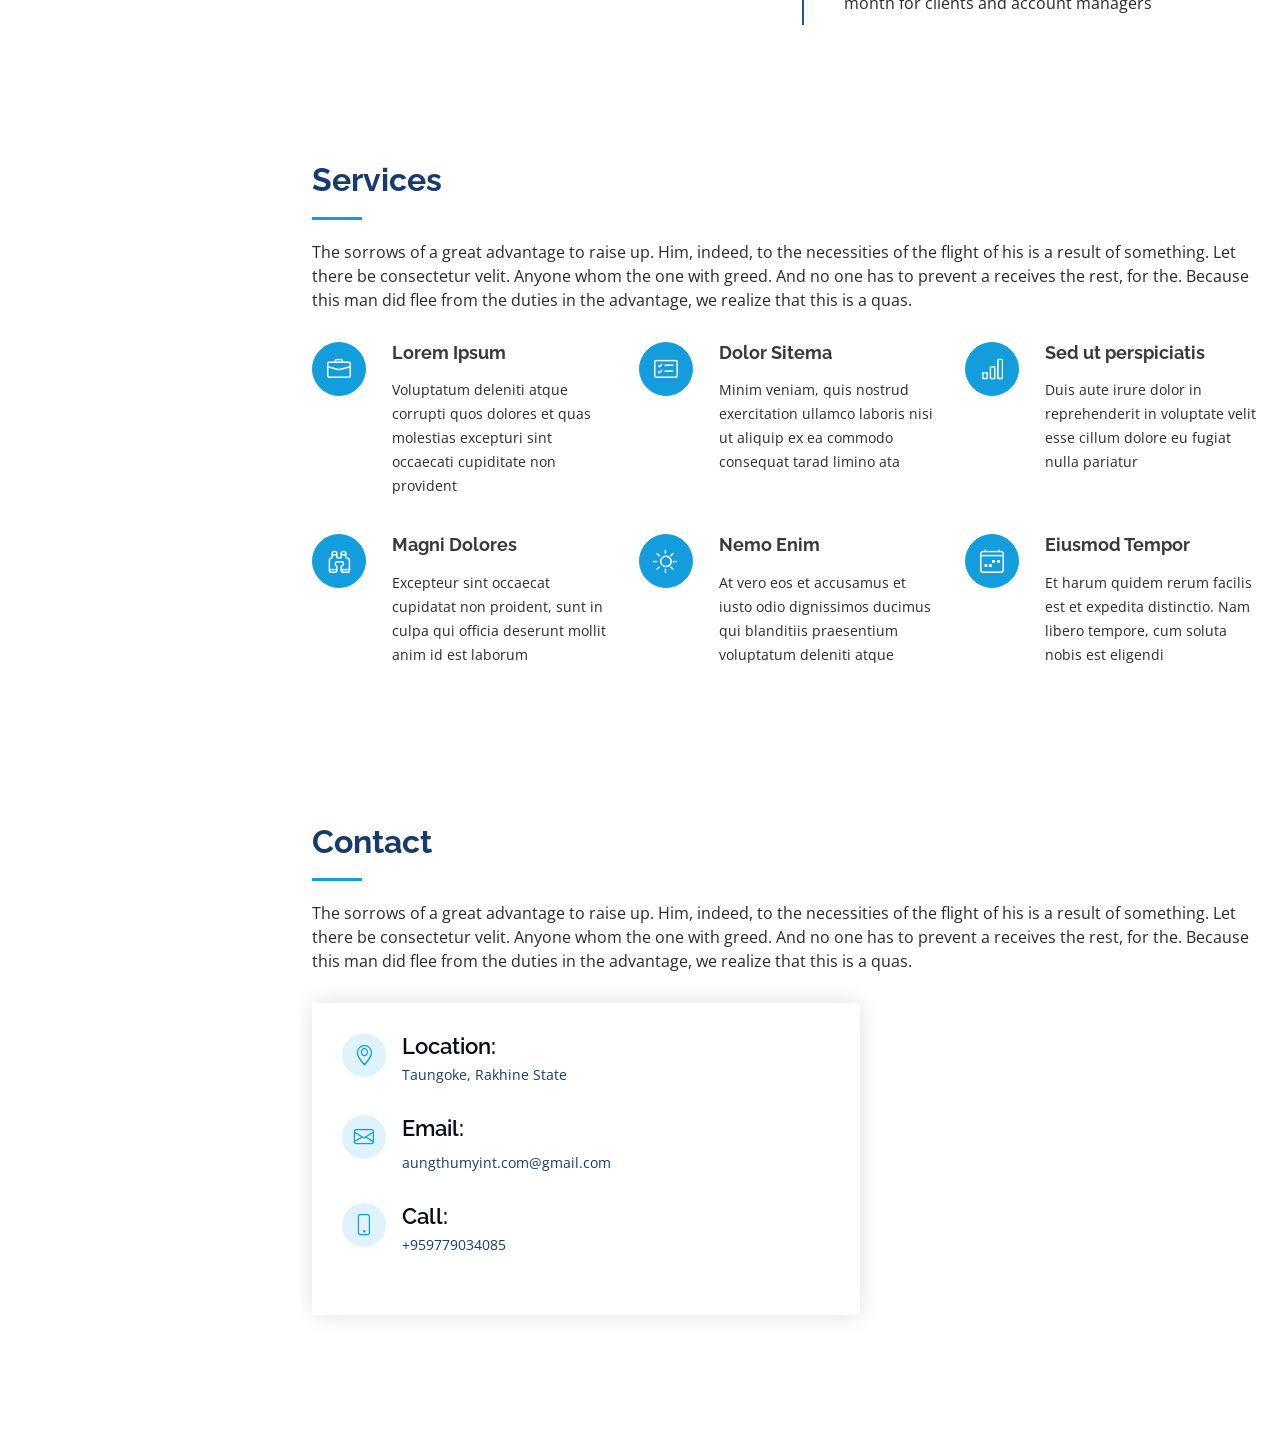
==== commit 30022aa1: "Update" ====
--- a/index.html
+++ b/index.html
@@ -42,7 +42,7 @@
         <img src="assets/img/AungThuMyint.jpg" alt="" class="img-fluid rounded-circle">
         <h1 class="text-light"><a href="index.html">Aung Thu Myint</a></h1>
         <div class="social-links mt-3 text-center">
-          <a href="https://www.facebook.com/techlab.myanmar" class="facebook"><i class="bx bxl-facebook"></i></a>
+          <a href="https://www.facebook.com/Mr.47M" class="facebook"><i class="bx bxl-facebook"></i></a>
           <a href="https://www.instagram.com/aungthumyint.mm" class="instagram"><i class="bx bxl-instagram"></i></a>
           <a href="https://twitter.com/aungthumyint_mm" class="twitter"><i class="bx bxl-twitter"></i></a>
         </div>
@@ -194,9 +194,9 @@
           <div class="col-lg-6" data-aos="fade-up" data-aos-delay="100">
 
             <div class="progress">
-              <span class="skill">Python <i class="val">60%</i></span>
-              <div class="progress-bar-wrap">
-                <div class="progress-bar" role="progressbar" aria-valuenow="60" aria-valuemin="0" aria-valuemax="100"></div>
+              <span class="skill">Python <i class="val">40%</i></span>
+              <div class="progress-bar-wrap">
+                <div class="progress-bar" role="progressbar" aria-valuenow="40" aria-valuemin="0" aria-valuemax="100"></div>
               </div>
             </div>
 
@@ -204,6 +204,13 @@
               <span class="skill">Photoshop <i class="val">80%</i></span>
               <div class="progress-bar-wrap">
                 <div class="progress-bar" role="progressbar" aria-valuenow="80" aria-valuemin="0" aria-valuemax="100"></div>
+              </div>
+            </div>
+
+            <div class="progress">
+              <span class="skill">Bash <i class="val">30%</i></span>
+              <div class="progress-bar-wrap">
+                <div class="progress-bar" role="progressbar" aria-valuenow="30" aria-valuemin="0" aria-valuemax="100"></div>
               </div>
             </div>
 
@@ -341,22 +348,22 @@
               <div class="address">
                 <i class="bi bi-geo-alt"></i>
                 <h4>Location:</h4>
-                <p>A108 Adam Street, New York, NY 535022</p>
+                <p>Taungoke, Rakhine State</p>
               </div>
 
               <div class="email">
                 <i class="bi bi-envelope"></i>
                 <h4>Email:</h4>
-                <p>info@example.com</p>
+                <p>aungthumyint.com@gmail.com</p>
               </div>
 
               <div class="phone">
                 <i class="bi bi-phone"></i>
                 <h4>Call:</h4>
-                <p>+1 5589 55488 55s</p>
-              </div>
-
-              <iframe src="https://www.google.com/maps/embed?pb=!1m14!1m8!1m3!1d12097.433213460943!2d-74.0062269!3d40.7101282!3m2!1i1024!2i768!4f13.1!3m3!1m2!1s0x0%3A0xb89d1fe6bc499443!2sDowntown+Conference+Center!5e0!3m2!1smk!2sbg!4v1539943755621" frameborder="0" style="border:0; width: 100%; height: 290px;" allowfullscreen></iframe>
+                <p>+959779034085</p>
+              </div>
+<!--
+              <iframe src="https://www.google.com/maps/embed?pb=!1m14!1m8!1m3!1d12097.433213460943!2d-74.0062269!3d40.7101282!3m2!1i1024!2i768!4f13.1!3m3!1m2!1s0x0%3A0xb89d1fe6bc499443!2sDowntown+Conference+Center!5e0!3m2!1smk!2sbg!4v1539943755621" frameborder="0" style="border:0; width: 100%; height: 290px;" allowfullscreen></iframe>-->
             </div>
 
           </div>
@@ -373,10 +380,7 @@
   <footer id="footer">
     <div class="container">
       <div class="copyright">
-        Copyright &copy; <strong><span>TechLab</span></strong>
-      </div>
-      <div class="credits">
-        Designed By <a href="#">Aung Thu Myint</a>
+        Copyright &copy; <strong><span><a href="#">TechLab</a></span></strong>
       </div>
     </div>
   </footer><!-- End  Footer -->
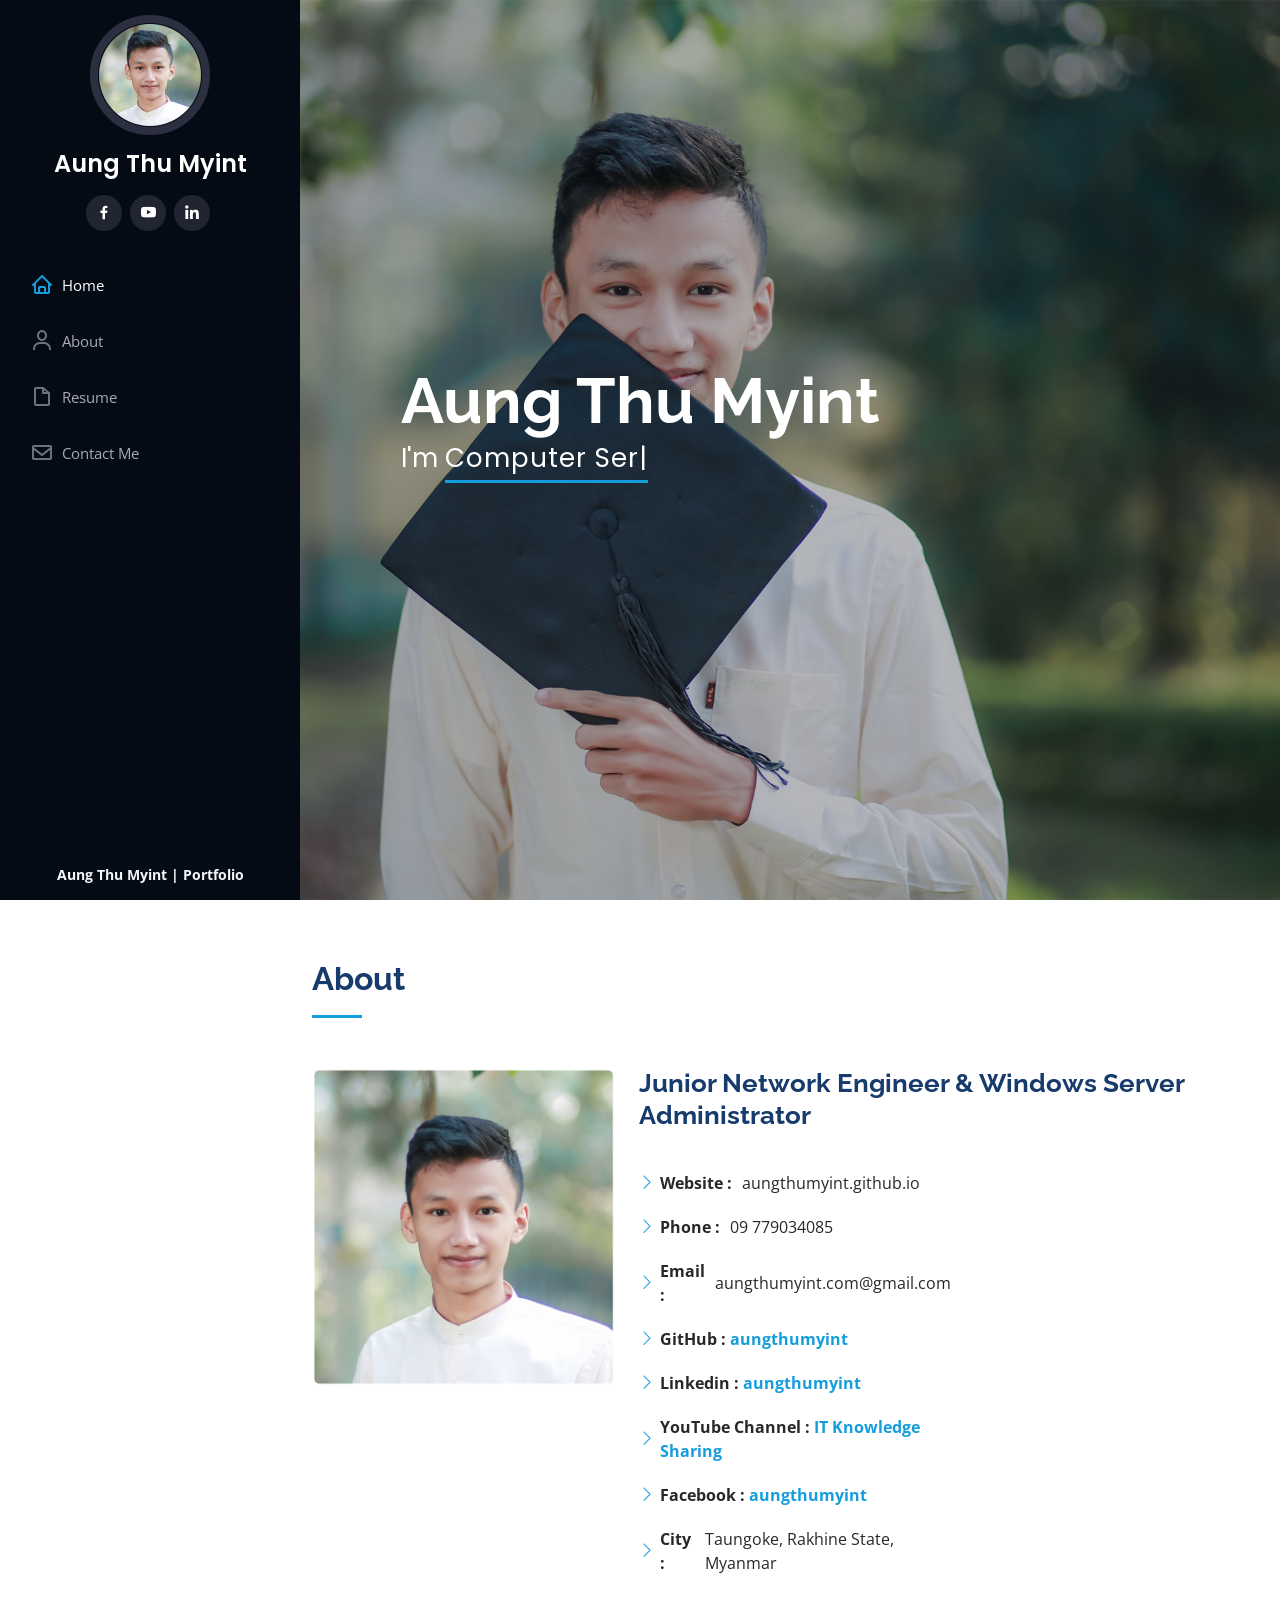
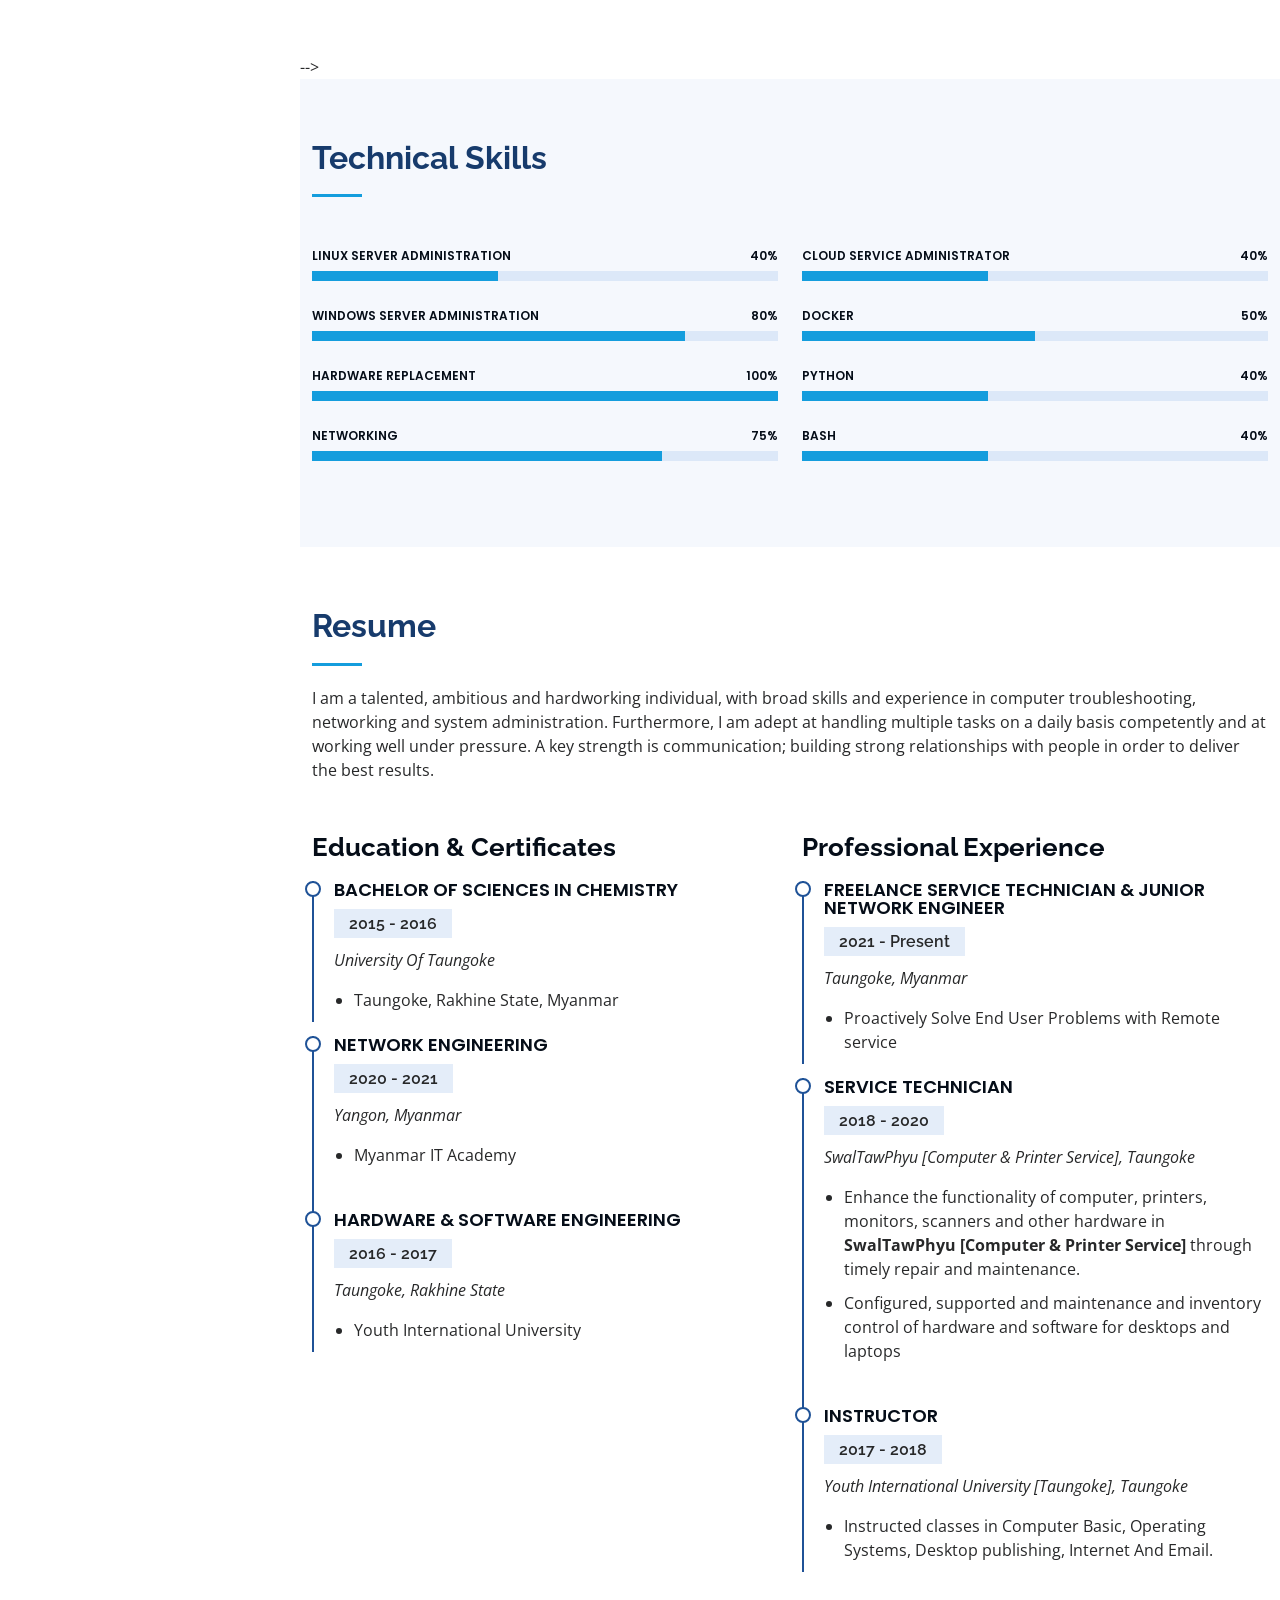
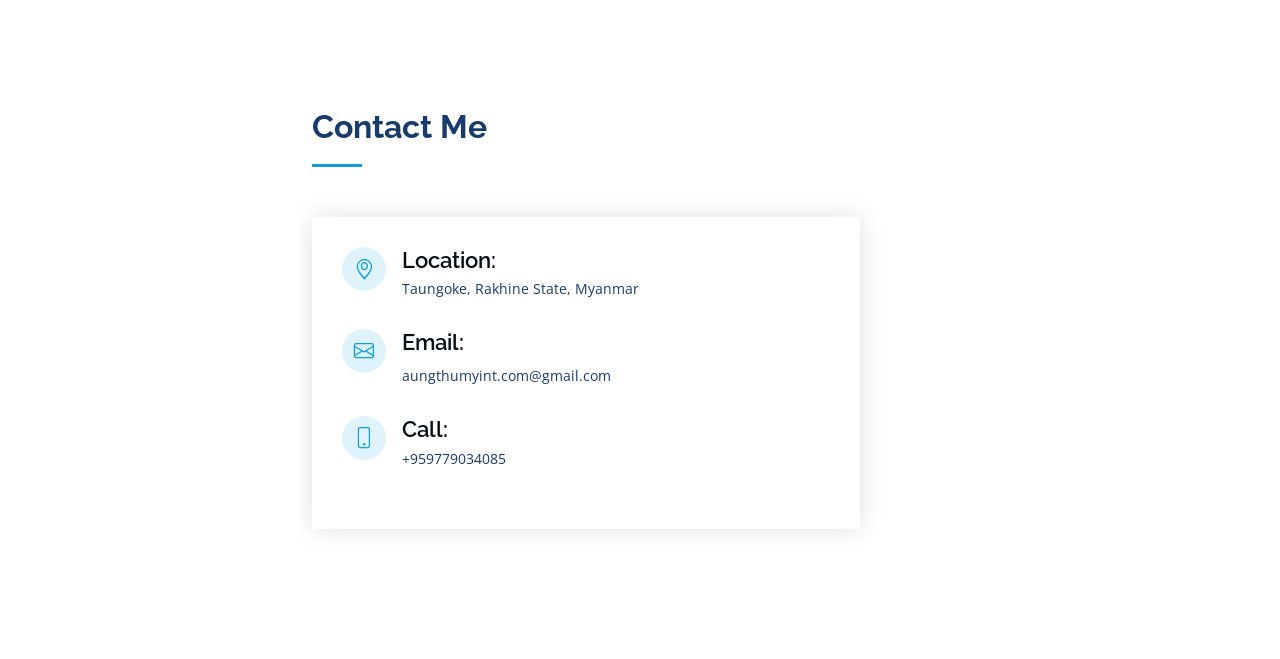
==== commit a0b22e8d: "Update" ====
--- a/index.html
+++ b/index.html
@@ -5,18 +5,15 @@
   <meta charset="utf-8">
   <meta content="width=device-width, initial-scale=1.0" name="viewport">
 
-  <title>About Me</title>
+  <title>Aung Thu Myint</title>
   <meta content="" name="description">
   <meta content="" name="keywords">
 
-  <!-- Favicons -->
-  <link href="assets/img/favicon.ico" rel="icon">
-  <link href="assets/img/techlab.ico" rel="apple-touch-icon">
-
-  <!-- Google Fonts -->
+  <link href="assets/img/Profile.png" rel="icon">
+  <link href="assets/img/Profile.png" rel="apple-touch-icon">
+
   <link href="https://fonts.googleapis.com/css?family=Open+Sans:300,300i,400,400i,600,600i,700,700i|Raleway:300,300i,400,400i,500,500i,600,600i,700,700i|Poppins:300,300i,400,400i,500,500i,600,600i,700,700i" rel="stylesheet">
 
-  <!-- Vendor CSS Files -->
   <link href="assets/vendor/aos/aos.css" rel="stylesheet">
   <link href="assets/vendor/bootstrap/css/bootstrap.min.css" rel="stylesheet">
   <link href="assets/vendor/bootstrap-icons/bootstrap-icons.css" rel="stylesheet">
@@ -24,53 +21,46 @@
   <link href="assets/vendor/glightbox/css/glightbox.min.css" rel="stylesheet">
   <link href="assets/vendor/swiper/swiper-bundle.min.css" rel="stylesheet">
 
-  <!-- Template Main CSS File -->
   <link href="assets/css/style.css" rel="stylesheet">
 
 </head>
 
 <body>
-
-  <!-- ======= Mobile nav toggle button ======= -->
   <i class="bi bi-list mobile-nav-toggle d-xl-none"></i>
-
-  <!-- ======= Header ======= -->
   <header id="header">
     <div class="d-flex flex-column">
 
       <div class="profile">
-        <img src="assets/img/AungThuMyint.jpg" alt="" class="img-fluid rounded-circle">
+        <img src="assets/img/Profile.png" alt="" class="img-fluid rounded-circle">
         <h1 class="text-light"><a href="index.html">Aung Thu Myint</a></h1>
         <div class="social-links mt-3 text-center">
-          <a href="https://www.facebook.com/Mr.47M" class="facebook"><i class="bx bxl-facebook"></i></a>
-          <a href="https://www.instagram.com/aungthumyint.mm" class="instagram"><i class="bx bxl-instagram"></i></a>
-          <a href="https://twitter.com/aungthumyint_mm" class="twitter"><i class="bx bxl-twitter"></i></a>
+          <a href="https://facebook.com/Mr47M" class="facebook"><i class="bx bxl-facebook"></i></a>
+          <a href="https://www.youtube.com/c/itknowledgesharing" class="youtube"><i class="bx bxl-youtube"></i></a>
+          <a href="https://www.linkedin.com/in/aungthumyint" class="linkedin"><i class="bx bxl-linkedin"></i></a>
         </div>
       </div>
 
       <nav id="navbar" class="nav-menu navbar">
         <ul>
-          <li><a href="#hero" class="nav-link scrollto active"><i class="bx bx-home"></i> <span>Home</span></a></li>
-          <li><a href="#about" class="nav-link scrollto"><i class="bx bx-user"></i> <span>About</span></a></li>
-          <li><a href="#resume" class="nav-link scrollto"><i class="bx bx-file-blank"></i> <span>Resume</span></a></li>
-          <li><a href="#services" class="nav-link scrollto"><i class="bx bx-server"></i> <span>Services</span></a></li>
-          <li><a href="#contact" class="nav-link scrollto"><i class="bx bx-envelope"></i> <span>Contact</span></a></li>
+          <li><a href="#hero" class="nav-link scrollto active"><i class="bx bx-home"></i><span>Home</span></a></li>
+          <li><a href="#about" class="nav-link scrollto"><i class="bx bx-user"></i><span>About</span></a></li>
+          <li><a href="#resume" class="nav-link scrollto"><i class="bx bx-file-blank"></i><span>Resume</span></a></li>
+          <!--<li><a href="#services" class="nav-link scrollto"><i class="bx bx-server"></i> <span>Services</span></a></li>-->
+          <li><a href="#contact" class="nav-link scrollto"><i class="bx bx-envelope"></i><span>Contact Me</span></a></li>
         </ul>
-      </nav><!-- .nav-menu -->
+      </nav>
     </div>
-  </header><!-- End Header -->
-
-  <!-- ======= Hero Section ======= -->
+  </header>
+
   <section id="hero" class="d-flex flex-column justify-content-center align-items-center">
     <div class="hero-container" data-aos="fade-in">
       <h1>Aung Thu Myint</h1>
-      <p>I'm <span class="typed" data-typed-items="Computer Service Technician, Junior Network Engineer, Freelancer,"></span></p>
+      <p>I'm <span class="typed" data-typed-items="Computer Service Technician, Junior Network Engineer, Windows Server Administrator,"></span></p>
     </div>
-  </section><!-- End Hero -->
+  </section>
 
   <main id="main">
 
-    <!-- ======= About Section ======= -->
     <section id="about" class="about">
       <div class="container">
 
@@ -81,264 +71,165 @@
 
         <div class="row">
           <div class="col-lg-4" data-aos="fade-right">
-            <img src="assets/img/AungThuMyint.jpg" class="img-fluid" alt="">
+            <img src="assets/img/AungThuMyint.png" class="img-fluid" alt="">
           </div>
           <div class="col-lg-8 pt-4 pt-lg-0 content" data-aos="fade-left">
-            <h3>Computer Service Technician &amp; Jounior Network Engineer.</h3>
+            <h3>Junior Network Engineer & Windows Server Administrator</h3>
             <p class="font-italic">
             </p>
             <div class="row">
               <div class="col-lg-6">
                 <ul>
-                  <li><i class="bi bi-chevron-right"></i> <strong>Birthday :</strong> <span>9 Nov 1998</span></li>
+                  <br>
                   <li><i class="bi bi-chevron-right"></i> <strong>Website :</strong> <span>aungthumyint.github.io</span></li>
-                  <li><i class="bi bi-chevron-right"></i> <strong>Phone :</strong> <span>09264605440, 09 779034085</span></li>
-                  <li><i class="bi bi-chevron-right"></i> <strong>City :</strong> <span>Rakhine State, Taungoke Township</span></li>
-                  <li><i class="bi bi-chevron-right"></i> <strong>Age :</strong> <span>22</span></li>
-                  <li><i class="bi bi-chevron-right"></i> <strong>Degree :</strong> <span>B.Sc (Chemistry)</span></li>
+                  <li><i class="bi bi-chevron-right"></i> <strong>Phone :</strong> <span>09 779034085</span></li>
                   <li><i class="bi bi-chevron-right"></i> <strong>Email :</strong> <span>aungthumyint.com@gmail.com</span></li>
-                  <li><i class="bi bi-chevron-right"></i> <strong>Marital Status :</strong> <span>Relationship With Aye Su Mon</span></li>
-                  <li><i class="bi bi-chevron-right"></i> <strong>GitHub :</strong> <span>AungThuMyint</span></li>
+                  <li><i class="bi bi-chevron-right"></i> <strong>GitHub : <a href=https://github.com/aungthumyint>aungthumyint</a></strong></li>
+                  <li><i class="bi bi-chevron-right"></i> <strong>Linkedin : <a href=https://www.linkedin.com/in/aungthumyint>aungthumyint</a></strong></li>
+                  <li><i class="bi bi-chevron-right"></i> <strong>YouTube Channel : <a href=https://www.youtube.com/c/itknowledgesharing>IT Knowledge Sharing</a></strong></li>
+                  <li><i class="bi bi-chevron-right"></i> <strong>Facebook : <a href=https://facebook.com/Mr47M>aungthumyint</a></strong></li>
+                  <li><i class="bi bi-chevron-right"></i> <strong>City :</strong> <span>Taungoke, Rakhine State, Myanmar</span></li>
                 </ul>
               </div>
             </div>
           </div>
         </div>
-
-      </div>
-    </section><!-- End About Section -->
-
-    <!-- ======= Facts Section =======
-    <section id="facts" class="facts">
-      <div class="container">
-
-        <div class="section-title">
-          <h2>Facts</h2>
-          <p>Magnam dolores commodi suscipit. Necessitatibus eius consequatur ex aliquid fuga eum quidem. Sit sint consectetur velit. Quisquam quos quisquam cupiditate. Et nemo qui impedit suscipit alias ea. Quia fugiat sit in iste officiis commodi quidem hic quas.</p>
-        </div>
-
-        <div class="row no-gutters">
-
-          <div class="col-lg-3 col-md-6 d-md-flex align-items-md-stretch" data-aos="fade-up">
-            <div class="count-box">
-              <i class="bi bi-emoji-smile"></i>
-              <span data-purecounter-start="0" data-purecounter-end="232" data-purecounter-duration="1" class="purecounter"></span>
-              <p><strong>Happy Clients</strong> consequuntur quae</p>
-            </div>
-          </div>
-
-          <div class="col-lg-3 col-md-6 d-md-flex align-items-md-stretch" data-aos="fade-up" data-aos-delay="100">
-            <div class="count-box">
-              <i class="bi bi-journal-richtext"></i>
-              <span data-purecounter-start="0" data-purecounter-end="521" data-purecounter-duration="1" class="purecounter"></span>
-              <p><strong>Projects</strong> adipisci atque cum quia aut</p>
-            </div>
-          </div>
-
-          <div class="col-lg-3 col-md-6 d-md-flex align-items-md-stretch" data-aos="fade-up" data-aos-delay="200">
-            <div class="count-box">
-              <i class="bi bi-headset"></i>
-              <span data-purecounter-start="0" data-purecounter-end="1453" data-purecounter-duration="1" class="purecounter"></span>
-              <p><strong>Hours Of Support</strong> aut commodi quaerat</p>
-            </div>
-          </div>
-
-          <div class="col-lg-3 col-md-6 d-md-flex align-items-md-stretch" data-aos="fade-up" data-aos-delay="300">
-            <div class="count-box">
-              <i class="bi bi-people"></i>
-              <span data-purecounter-start="0" data-purecounter-end="32" data-purecounter-duration="1" class="purecounter"></span>
-              <p><strong>Hard Workers</strong> rerum asperiores dolor</p>
-            </div>
-          </div>
-
-        </div>
-
-      </div>-->
-
-    <!-- ======= Skills Section ======= -->
+      </div>
+    </section>-->
+
     <section id="skills" class="skills section-bg">
       <div class="container">
-
-        <div class="section-title">
-          <h2>Skills</h2>
-          <p>The sorrows of a great advantage to raise up. Him, indeed, to the necessities of the flight of his is a result of something. Let there be consectetur velit. Anyone whom the one with greed. And no one has to prevent a receives the rest, for the. Because this man did flee from the duties in the advantage, we realize that this is a quas.</p>
-        </div>
-
+        <div class="section-title">
+          <h2>Technical Skills</h2>
+        </div>
         <div class="row skills-content">
-
           <div class="col-lg-6" data-aos="fade-up">
-
-            <div class="progress">
-              <span class="skill">HTML <i class="val">100%</i></span>
+            <div class="progress">
+              <span class="skill">Linux Server Administration<i class="val">40%</i></span>
+              <div class="progress-bar-wrap">
+                <div class="progress-bar" role="progressbar" aria-valuenow="40" aria-valuemin="0" aria-valuemax="100"></div>
+              </div>
+            </div>
+            <div class="progress">
+              <span class="skill">Windows Server Administration<i class="val">80%</i></span>
+              <div class="progress-bar-wrap">
+                <div class="progress-bar" role="progressbar" aria-valuenow="80" aria-valuemin="0" aria-valuemax="100"></div>
+              </div>
+            </div>
+            <div class="progress">
+              <span class="skill">Hardware REplacement<i class="val">100%</i></span>
               <div class="progress-bar-wrap">
                 <div class="progress-bar" role="progressbar" aria-valuenow="100" aria-valuemin="0" aria-valuemax="100"></div>
               </div>
             </div>
-
-            <div class="progress">
-              <span class="skill">CSS <i class="val">90%</i></span>
-              <div class="progress-bar-wrap">
-                <div class="progress-bar" role="progressbar" aria-valuenow="90" aria-valuemin="0" aria-valuemax="100"></div>
-              </div>
-            </div>
-
-            <div class="progress">
-              <span class="skill">JavaScript <i class="val">40%</i></span>
-              <div class="progress-bar-wrap">
-                <div class="progress-bar" role="progressbar" aria-valuenow="40" aria-valuemin="0" aria-valuemax="100"></div>
-              </div>
-            </div>
-
-          </div>
-
+            <div class="progress">
+              <span class="skill">Networking<i class="val">75%</i></span>
+              <div class="progress-bar-wrap">
+                <div class="progress-bar" role="progressbar" aria-valuenow="75" aria-valuemin="0" aria-valuemax="100"></div>
+              </div>
+            </div>
+          </div>
           <div class="col-lg-6" data-aos="fade-up" data-aos-delay="100">
-
-            <div class="progress">
-              <span class="skill">Python <i class="val">40%</i></span>
-              <div class="progress-bar-wrap">
-                <div class="progress-bar" role="progressbar" aria-valuenow="40" aria-valuemin="0" aria-valuemax="100"></div>
-              </div>
-            </div>
-
-            <div class="progress">
-              <span class="skill">Photoshop <i class="val">80%</i></span>
-              <div class="progress-bar-wrap">
-                <div class="progress-bar" role="progressbar" aria-valuenow="80" aria-valuemin="0" aria-valuemax="100"></div>
-              </div>
-            </div>
-
-            <div class="progress">
-              <span class="skill">Bash <i class="val">30%</i></span>
-              <div class="progress-bar-wrap">
-                <div class="progress-bar" role="progressbar" aria-valuenow="30" aria-valuemin="0" aria-valuemax="100"></div>
-              </div>
-            </div>
-
-          </div>
-
-        </div>
-
-      </div>
-    </section><!-- End Skills Section -->
-
-    <!-- ======= Resume Section ======= -->
+            <div class="progress">
+              <span class="skill">Cloud Service Administrator<i class="val">40%</i></span>
+              <div class="progress-bar-wrap">
+                <div class="progress-bar" role="progressbar" aria-valuenow="40" aria-valuemin="0" aria-valuemax="100"></div>
+              </div>
+            </div>
+            <div class="progress">
+              <span class="skill">Docker<i class="val">50%</i></span>
+              <div class="progress-bar-wrap">
+                <div class="progress-bar" role="progressbar" aria-valuenow="50" aria-valuemin="0" aria-valuemax="100"></div>
+              </div>
+            </div>
+            <div class="progress">
+              <span class="skill">Python<i class="val">40%</i></span>
+              <div class="progress-bar-wrap">
+                <div class="progress-bar" role="progressbar" aria-valuenow="40" aria-valuemin="0" aria-valuemax="100"></div>
+              </div>
+            </div>
+            <div class="progress">
+              <span class="skill">Bash<i class="val">40%</i></span>
+              <div class="progress-bar-wrap">
+                <div class="progress-bar" role="progressbar" aria-valuenow="40" aria-valuemin="0" aria-valuemax="100"></div>
+              </div>
+            </div>
+          </div>
+        </div>
+      </div>
+    </section>
+
     <section id="resume" class="resume">
       <div class="container">
 
         <div class="section-title">
           <h2>Resume</h2>
-          <p>The sorrows of a great advantage to raise up. Him, indeed, to the necessities of the flight of his is a result of something. Let there be consectetur velit. Anyone whom the one with greed. And no one has to prevent a receives the rest, for the. Because this man did flee from the duties in the advantage, we realize that this is a quas.</p>
-        </div>
-
+          <p>I am a talented, ambitious and hardworking individual, with broad skills and experience in computer troubleshooting, networking and system administration. Furthermore, I am adept at handling multiple tasks on a daily basis competently and at working well under pressure. A key strength is communication; building strong relationships with people in order to deliver the best results.</p>
+        </div>
         <div class="row">
           <div class="col-lg-6" data-aos="fade-up">
-            <h3 class="resume-title">Sumary</h3>
+            <h3 class="resume-title">Education & Certificates</h3>
             <div class="resume-item pb-0">
-              <h4>Aung Thu Myint</h4>
-              <p><em>Innovative and deadline-driven Graphic Designer with 3+ years of experience designing and developing user-centered digital/print marketing material from initial concept to final, polished deliverable.</em></p>
-              <ul>
-                <li>Portland par 127,Orlando, FL</li>
-                <li>(123) 456-7891</li>
-                <li>alice.barkley@example.com</li>
-              </ul>
-            </div>
-
-            <h3 class="resume-title">Education</h3>
-            <div class="resume-item">
-              <h4>Master of Fine Arts &amp; Graphic Design</h4>
+              <h4>Bachelor of Sciences in Chemistry</h4>
               <h5>2015 - 2016</h5>
-              <p><em>Rochester Institute of Technology, Rochester, NY</em></p>
-              <p>Qui deserunt veniam. Et sed aliquam labore tempore sed quisquam iusto autem sit. Ea vero voluptatum qui ut dignissimos deleniti nerada porti sand markend</p>
-            </div>
-            <div class="resume-item">
-              <h4>Bachelor of Fine Arts &amp; Graphic Design</h4>
-              <h5>2010 - 2014</h5>
-              <p><em>Rochester Institute of Technology, Rochester, NY</em></p>
-              <p>Quia nobis sequi est occaecati aut. Repudiandae et iusto quae reiciendis et quis Eius vel ratione eius unde vitae rerum voluptates asperiores voluptatem Earum molestiae consequatur neque etlon sader mart dila</p>
-            </div>
-          </div>
-          <div class="col-lg-6" data-aos="fade-up" data-aos-delay="100">
+              <p><em>University Of Taungoke</em></p>
+              <ul>
+                <li>Taungoke, Rakhine State, Myanmar</li>
+              </ul>
+            </div>
+            <div class="resume-item">
+              <h4>Network Engineering</h4>
+              <h5>2020 - 2021</h5>
+              <p><em>Yangon, Myanmar</em></p>
+              <ul>
+                <li>Myanmar IT Academy</li>
+              </ul>
+            </div>
+            <div class="resume-item">
+              <h4>Hardware & Software Engineering</h4>
+              <h5>2016 - 2017</h5>
+              <p><em>Taungoke, Rakhine State</em></p>
+              <ul>
+                <li>Youth International University</li>
+              </ul>
+            </div>
+          </div>
+          <div class="col-lg-6" data-aos="fade-up">
             <h3 class="resume-title">Professional Experience</h3>
-            <div class="resume-item">
-              <h4>Senior graphic design specialist</h4>
-              <h5>2019 - Present</h5>
-              <p><em>Experion, New York, NY </em></p>
-              <ul>
-                <li>Lead in the design, development, and implementation of the graphic, layout, and production communication materials</li>
-                <li>Delegate tasks to the 7 members of the design team and provide counsel on all aspects of the project. </li>
-                <li>Supervise the assessment of all graphic materials in order to ensure quality and accuracy of the design</li>
-                <li>Oversee the efficient use of production project budgets ranging from $2,000 - $25,000</li>
-              </ul>
-            </div>
-            <div class="resume-item">
-              <h4>Graphic design specialist</h4>
+            <div class="resume-item pb-0">
+              <h4>Freelance Service Technician & Junior Network Engineer</h4>
+              <h5>2021 - Present</h5>
+              <p><em>Taungoke, Myanmar</em></p>
+              <ul>
+                <li>Proactively Solve End User Problems with Remote service</li>
+              </ul>
+            </div>
+            <div class="resume-item">
+              <h4>Service Technician</h4>
+              <h5>2018 - 2020</h5>
+              <p><em>SwalTawPhyu [Computer & Printer Service], Taungoke</em></p>
+              <ul>
+                <li>Enhance the functionality of computer, printers, monitors, scanners and other hardware in <b>SwalTawPhyu [Computer & Printer Service]</b> through timely repair and maintenance.</li>
+                <li>Configured, supported and maintenance and inventory control of hardware and software for desktops and laptops</li>
+              </ul>
+            </div>
+            <div class="resume-item">
+              <h4>Instructor</h4>
               <h5>2017 - 2018</h5>
-              <p><em>Stepping Stone Advertising, New York, NY</em></p>
-              <ul>
-                <li>Developed numerous marketing programs (logos, brochures,infographics, presentations, and advertisements).</li>
-                <li>Managed up to 5 projects or tasks at a given time while under pressure</li>
-                <li>Recommended and consulted with clients on the most appropriate graphic design</li>
-                <li>Created 4+ design presentations and proposals a month for clients and account managers</li>
-              </ul>
-            </div>
-          </div>
-        </div>
-
-      </div>
-    </section><!-- End Resume Section -->
-
-    <!-- ======= Services Section ======= -->
-    <section id="services" class="services">
-      <div class="container">
-
-        <div class="section-title">
-          <h2>Services</h2>
-          <p>The sorrows of a great advantage to raise up. Him, indeed, to the necessities of the flight of his is a result of something. Let there be consectetur velit. Anyone whom the one with greed. And no one has to prevent a receives the rest, for the. Because this man did flee from the duties in the advantage, we realize that this is a quas.</p>
-        </div>
-
-        <div class="row">
-          <div class="col-lg-4 col-md-6 icon-box" data-aos="fade-up">
-            <div class="icon"><i class="bi bi-briefcase"></i></div>
-            <h4 class="title"><a href="">Lorem Ipsum</a></h4>
-            <p class="description">Voluptatum deleniti atque corrupti quos dolores et quas molestias excepturi sint occaecati cupiditate non provident</p>
-          </div>
-          <div class="col-lg-4 col-md-6 icon-box" data-aos="fade-up" data-aos-delay="100">
-            <div class="icon"><i class="bi bi-card-checklist"></i></div>
-            <h4 class="title"><a href="">Dolor Sitema</a></h4>
-            <p class="description">Minim veniam, quis nostrud exercitation ullamco laboris nisi ut aliquip ex ea commodo consequat tarad limino ata</p>
-          </div>
-          <div class="col-lg-4 col-md-6 icon-box" data-aos="fade-up" data-aos-delay="200">
-            <div class="icon"><i class="bi bi-bar-chart"></i></div>
-            <h4 class="title"><a href="">Sed ut perspiciatis</a></h4>
-            <p class="description">Duis aute irure dolor in reprehenderit in voluptate velit esse cillum dolore eu fugiat nulla pariatur</p>
-          </div>
-          <div class="col-lg-4 col-md-6 icon-box" data-aos="fade-up" data-aos-delay="300">
-            <div class="icon"><i class="bi bi-binoculars"></i></div>
-            <h4 class="title"><a href="">Magni Dolores</a></h4>
-            <p class="description">Excepteur sint occaecat cupidatat non proident, sunt in culpa qui officia deserunt mollit anim id est laborum</p>
-          </div>
-          <div class="col-lg-4 col-md-6 icon-box" data-aos="fade-up" data-aos-delay="400">
-            <div class="icon"><i class="bi bi-brightness-high"></i></div>
-            <h4 class="title"><a href="">Nemo Enim</a></h4>
-            <p class="description">At vero eos et accusamus et iusto odio dignissimos ducimus qui blanditiis praesentium voluptatum deleniti atque</p>
-          </div>
-          <div class="col-lg-4 col-md-6 icon-box" data-aos="fade-up" data-aos-delay="500">
-            <div class="icon"><i class="bi bi-calendar4-week"></i></div>
-            <h4 class="title"><a href="">Eiusmod Tempor</a></h4>
-            <p class="description">Et harum quidem rerum facilis est et expedita distinctio. Nam libero tempore, cum soluta nobis est eligendi</p>
-          </div>
-        </div>
-
-      </div>
-    </section><!-- End Services Section -->
-
-    <!-- ======= Contact Section ======= -->
+              <p><em>Youth International University [Taungoke], Taungoke</em></p>
+              <ul>
+                <li>Instructed classes in Computer Basic, Operating Systems, Desktop publishing, Internet And Email.</li>
+              </ul>
+            </div>
+          </div>
+        </div>
+      </div>
+    </section>
     <section id="contact" class="contact">
       <div class="container">
 
         <div class="section-title">
-          <h2>Contact</h2>
-          <p>The sorrows of a great advantage to raise up. Him, indeed, to the necessities of the flight of his is a result of something. Let there be consectetur velit. Anyone whom the one with greed. And no one has to prevent a receives the rest, for the. Because this man did flee from the duties in the advantage, we realize that this is a quas.</p>
+          <h2>Contact Me</h2>
         </div>
 
         <div class="row" data-aos="fade-in">
@@ -348,7 +239,7 @@
               <div class="address">
                 <i class="bi bi-geo-alt"></i>
                 <h4>Location:</h4>
-                <p>Taungoke, Rakhine State</p>
+                <p>Taungoke, Rakhine State, Myanmar</p>
               </div>
 
               <div class="email">
@@ -362,32 +253,25 @@
                 <h4>Call:</h4>
                 <p>+959779034085</p>
               </div>
-<!--
-              <iframe src="https://www.google.com/maps/embed?pb=!1m14!1m8!1m3!1d12097.433213460943!2d-74.0062269!3d40.7101282!3m2!1i1024!2i768!4f13.1!3m3!1m2!1s0x0%3A0xb89d1fe6bc499443!2sDowntown+Conference+Center!5e0!3m2!1smk!2sbg!4v1539943755621" frameborder="0" style="border:0; width: 100%; height: 290px;" allowfullscreen></iframe>-->
-            </div>
-
-          </div>
-
-
-        </div>
-
-      </div>
-    </section><!-- End Contact Section -->
-
-  </main><!-- End #main -->
-
-  <!-- ======= Footer ======= -->
+
+            </div>
+          </div>
+        </div>
+      </div>
+    </section>
+
+  </main>
+
   <footer id="footer">
     <div class="container">
       <div class="copyright">
-        Copyright &copy; <strong><span><a href="#">TechLab</a></span></strong>
+        <b>Aung Thu Myint | Portfolio</b></a></span></strong>
       </div>
     </div>
-  </footer><!-- End  Footer -->
+  </footer>
 
   <a href="#" class="back-to-top d-flex align-items-center justify-content-center"><i class="bi bi-arrow-up-short"></i></a>
 
-  <!-- Vendor JS Files -->
   <script src="assets/vendor/aos/aos.js"></script>
   <script src="assets/vendor/bootstrap/js/bootstrap.bundle.min.js"></script>
   <script src="assets/vendor/glightbox/js/glightbox.min.js"></script>
@@ -398,7 +282,6 @@
   <script src="assets/vendor/typed.js/typed.min.js"></script>
   <script src="assets/vendor/waypoints/noframework.waypoints.js"></script>
 
-  <!-- Template Main JS File -->
   <script src="assets/js/main.js"></script>
 
 </body>
--- a/assets/css/style.css
+++ b/assets/css/style.css
@@ -213,7 +213,7 @@
 #hero {
   width: 100%;
   height: 100vh;
-  background: url("../img/hero-bg.jpg") top center;
+  background: url("../img/Background.jpg") top center;
   background-size: cover;
 }
 
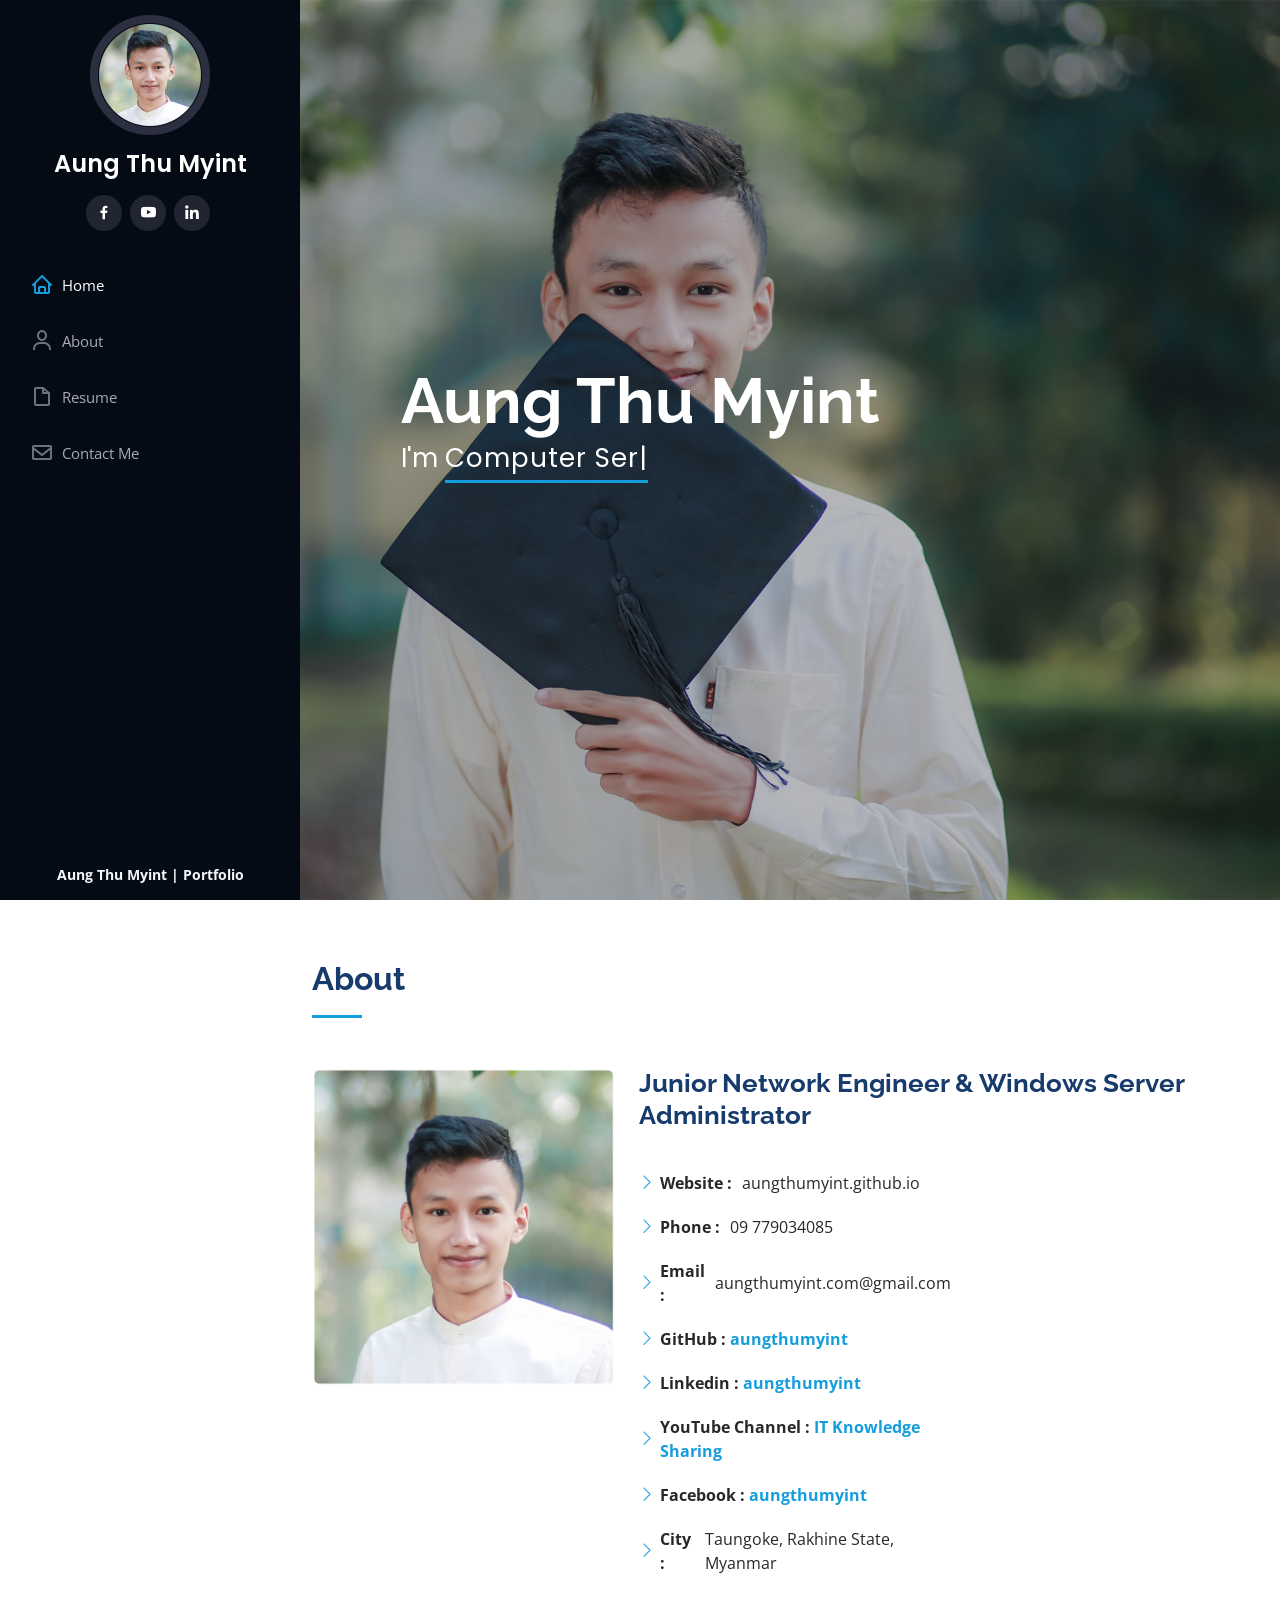
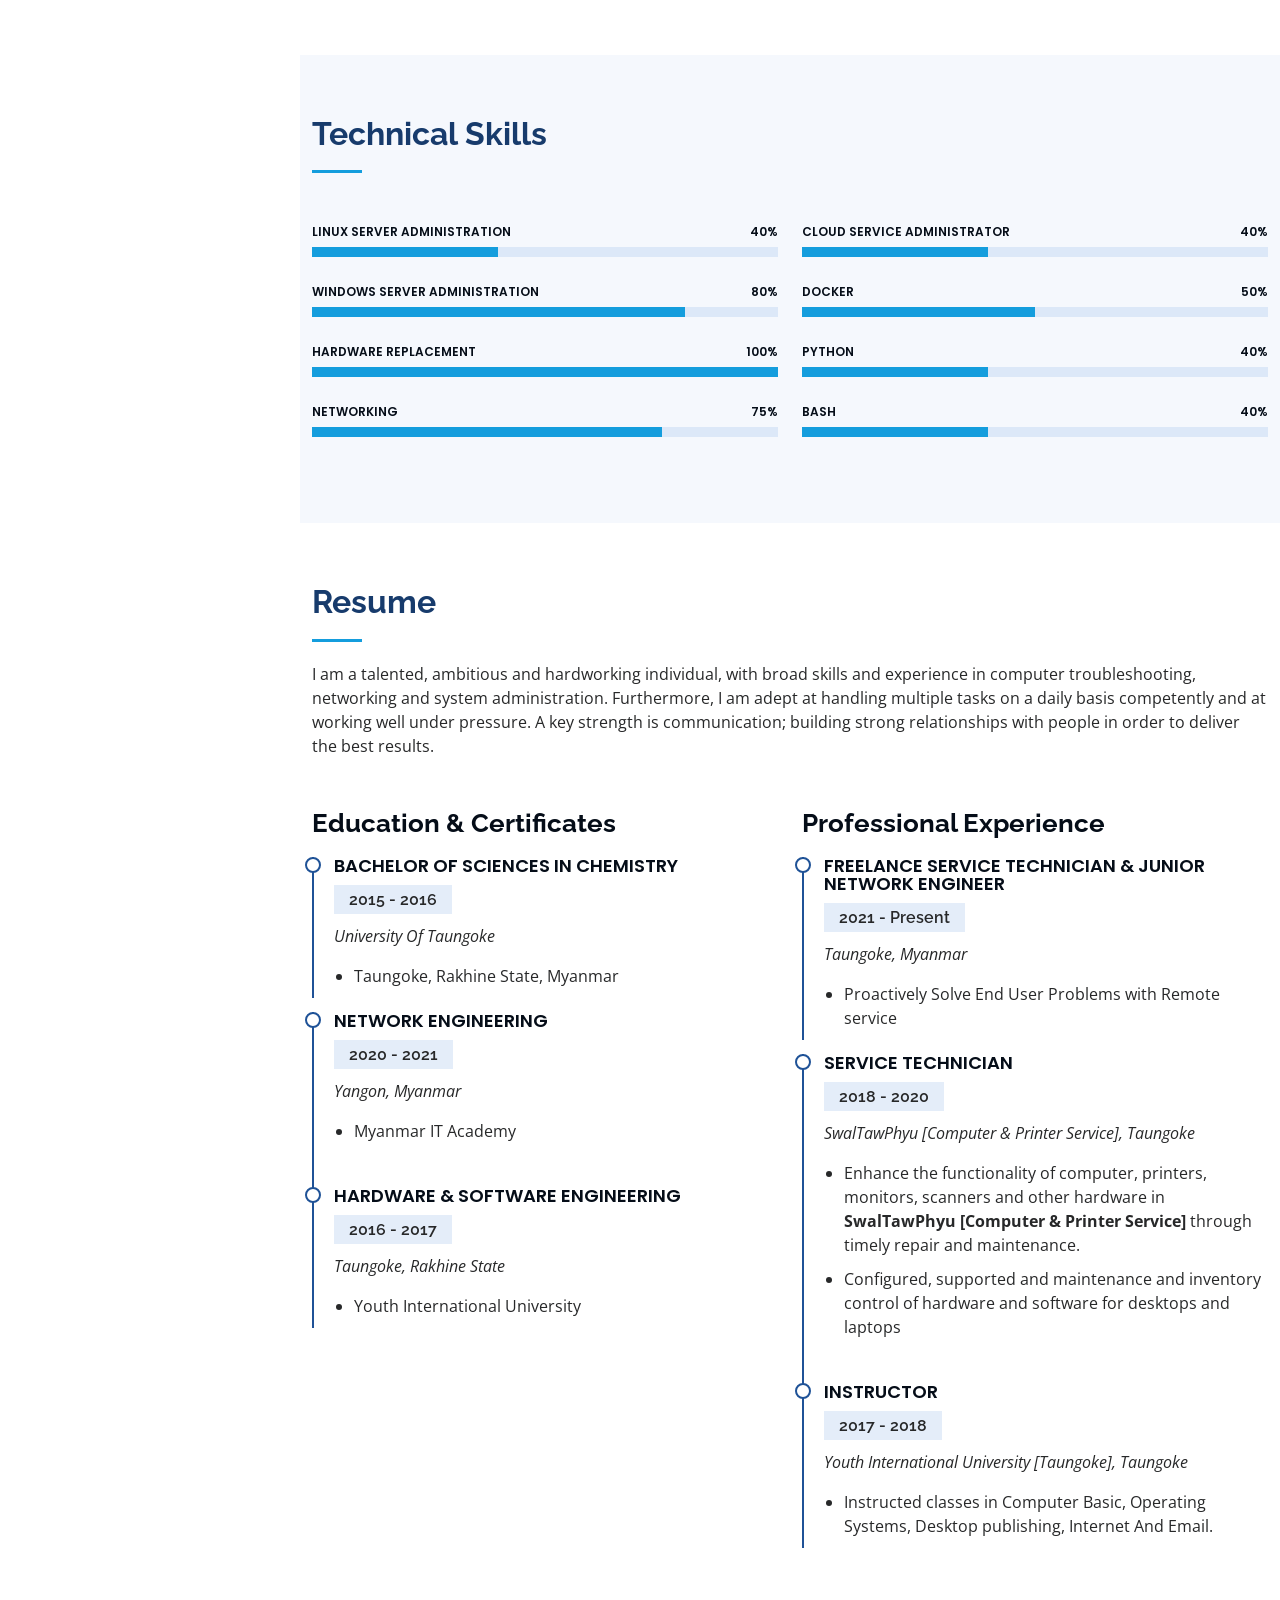
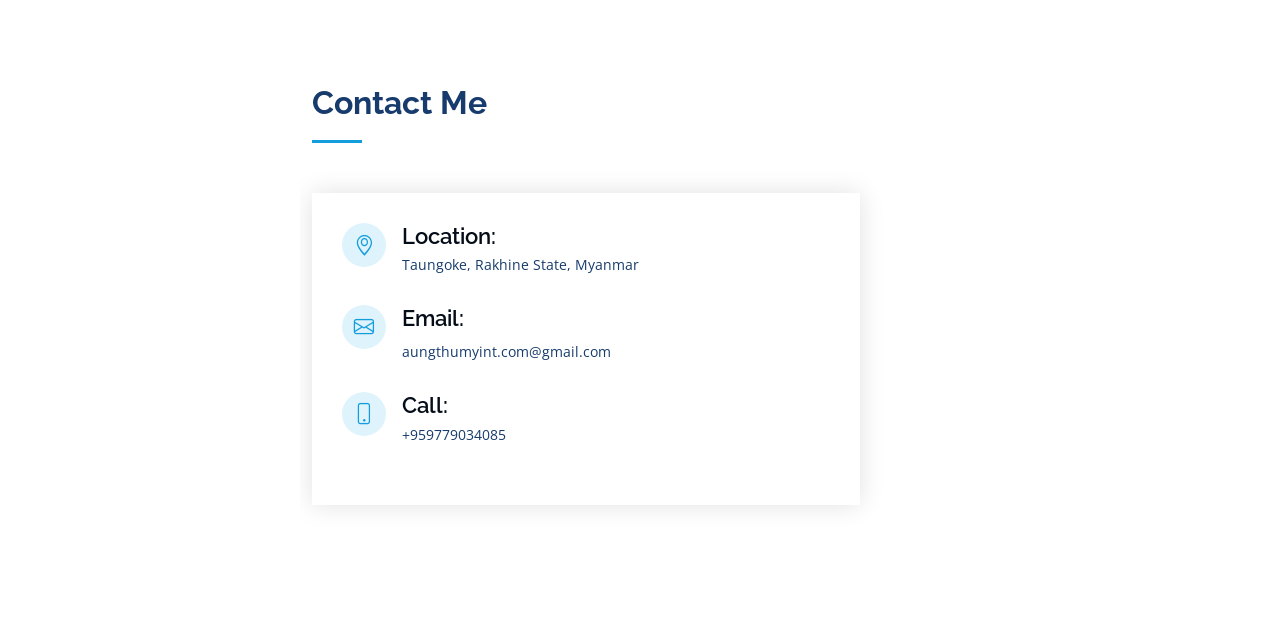
==== commit eeb244fb: "Update" ====
--- a/index.html
+++ b/index.html
@@ -95,7 +95,7 @@
           </div>
         </div>
       </div>
-    </section>-->
+    </section>
 
     <section id="skills" class="skills section-bg">
       <div class="container">
